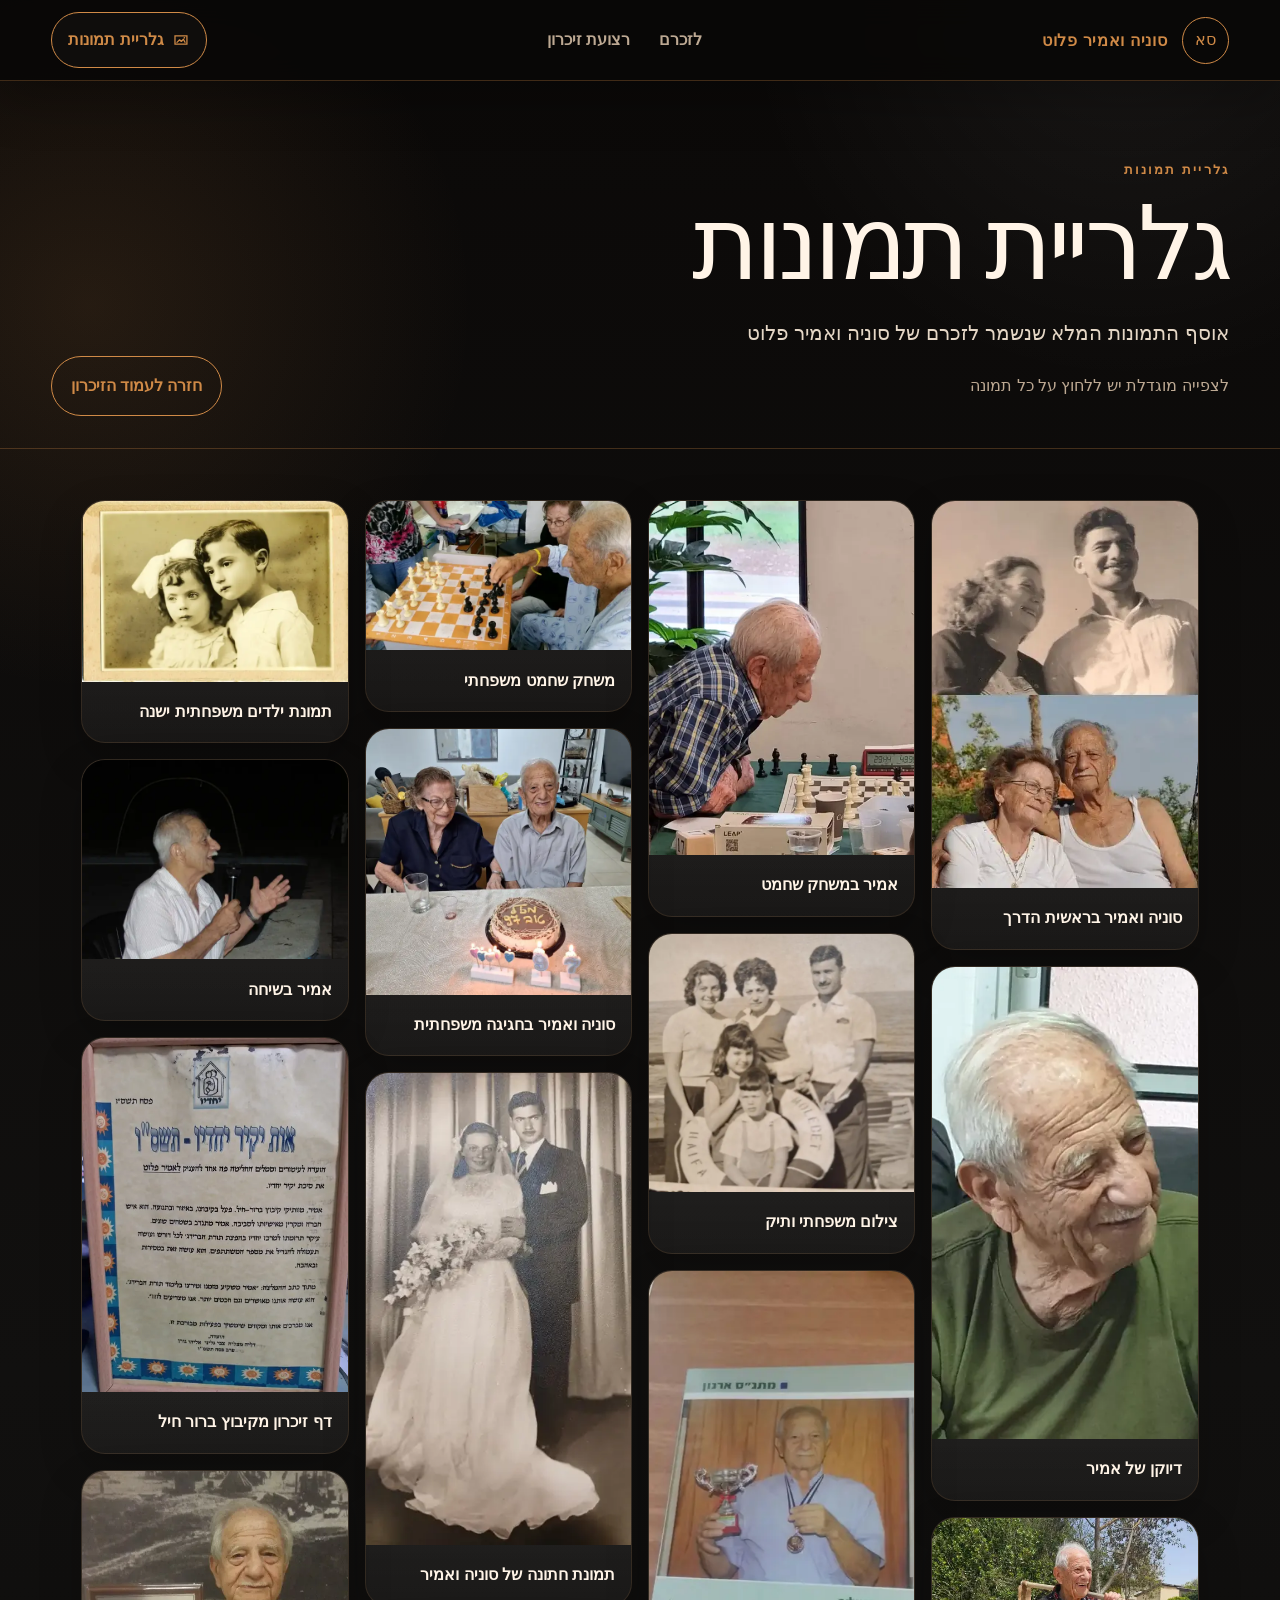
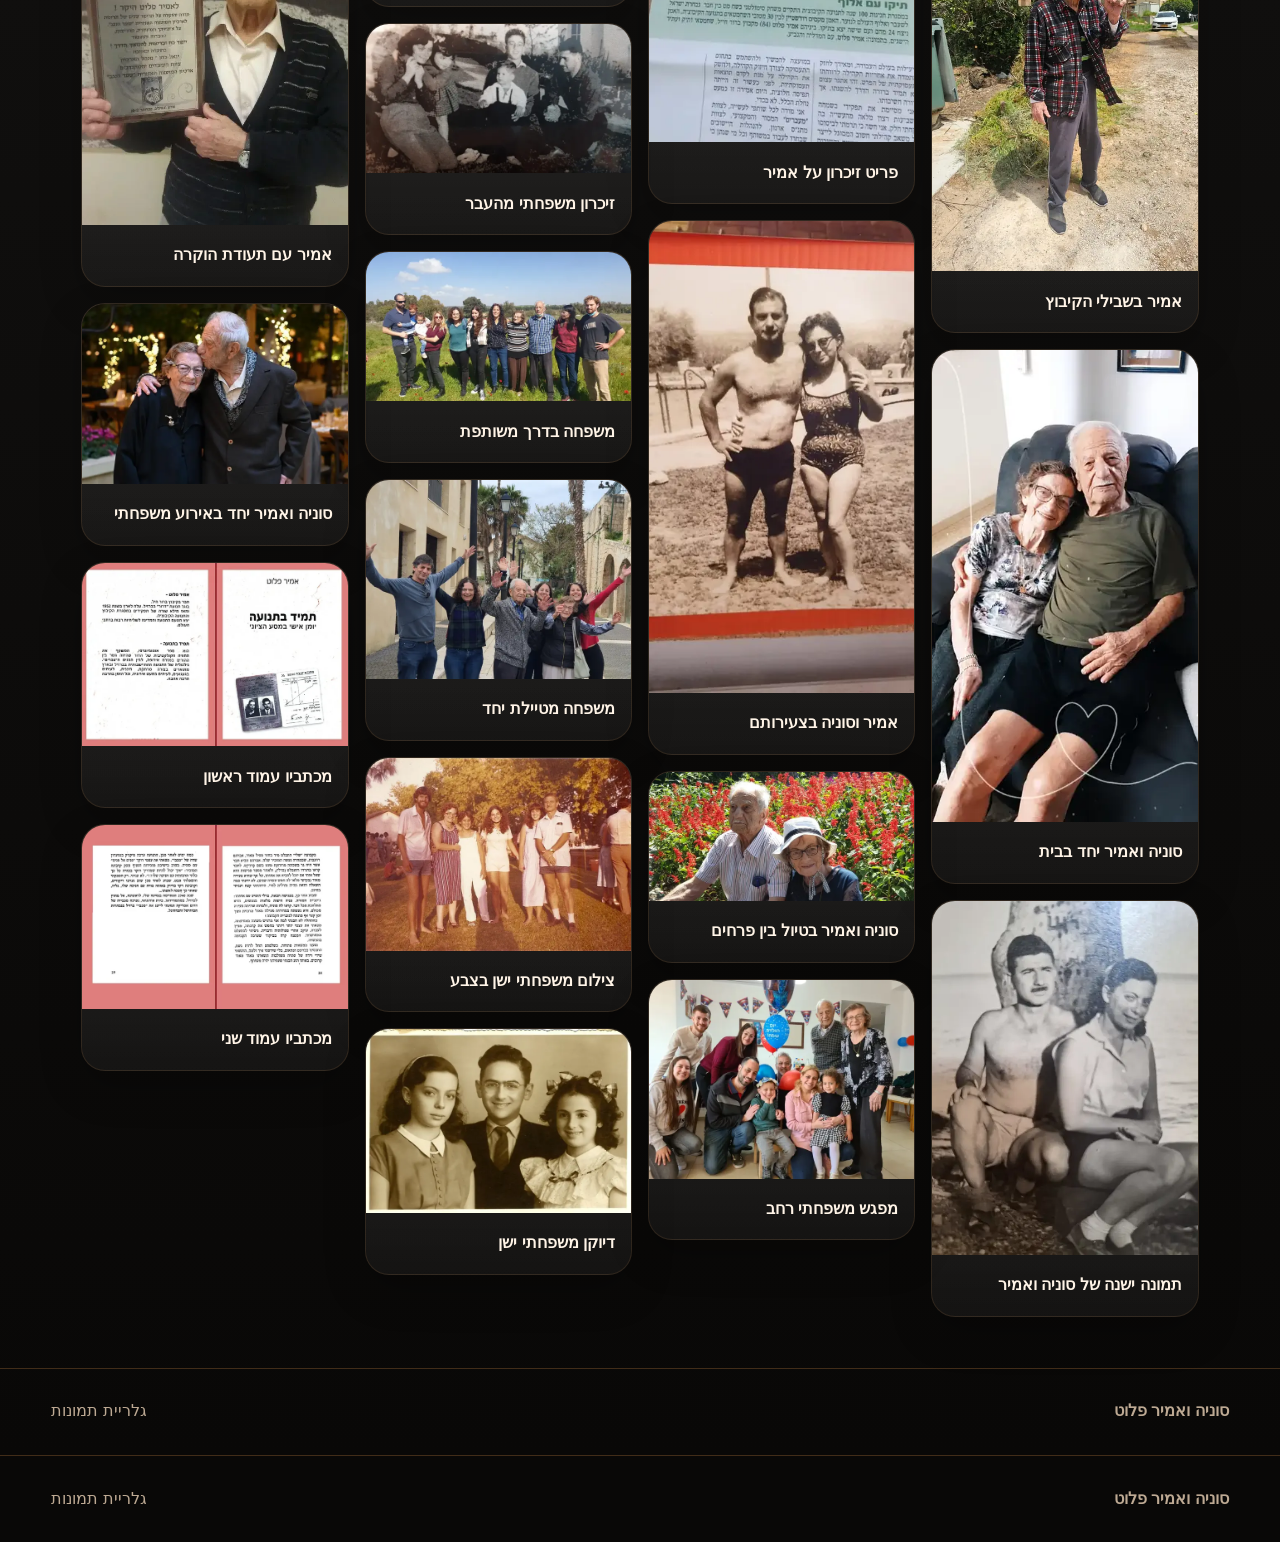
==== gallery.html @ 58fbc00e "Add files via upload" ====
<!DOCTYPE html>
<html dir="rtl" lang="he">
<head>
  <meta charset="utf-8"/>
  <meta name="viewport" content="width=device-width, initial-scale=1"/>
  <title>גלריית תמונות סוניה ואמיר פלוט</title>
  <meta name="description" content="גלריית תמונות מתוך אלבום התמונות של סוניה ואמיר פלוט"/>
  <link rel="stylesheet" href="assets/css/site.css"/>
  <script defer src="assets/js/site.js"></script>
</head>
<body class="theme-museum final-black-page">
<div class="site-shell">
  <a class="skip-link" href="#main">דילוג לתוכן המרכזי</a>
  <header class="site-header">
    <a class="brand" href="index.html" aria-label="דף הבית"><span class="brand-mark">סא</span><span>סוניה ואמיר פלוט</span></a>
    <nav class="site-nav" aria-label="ניווט ראשי">
      <a href="index.html#hero">לזכרם</a>
      <a href="index.html#ribbon">רצועת זיכרון</a>
    </nav>
    <a class="header-cta" href="gallery.html"><svg aria-hidden="true" focusable="false" viewBox="0 0 24 24"><path d="M4 6.5h16v11H4z" fill="none" stroke="currentColor" stroke-width="1.7"></path><path d="m6.7 15.2 3.5-3.4 2.3 2.2 2.8-3 2.1 4.2" fill="none" stroke="currentColor" stroke-linecap="round" stroke-linejoin="round" stroke-width="1.7"></path><circle cx="16.6" cy="9.2" fill="currentColor" r="1.1"></circle></svg> גלריית תמונות</a>
  </header>
  <main id="main" tabindex="-1">
    <section class="gallery-hero clean-gallery-hero">
      <div class="gallery-hero-inner">
        <div>
          <p class="eyebrow">גלריית תמונות</p>
          <h1>גלריית תמונות</h1>
          <p class="lead">אוסף התמונות המלא שנשמר לזכרם של סוניה ואמיר פלוט</p>
          <p class="muted">לצפייה מוגדלת יש ללחוץ על כל תמונה</p>
        </div>
        <div class="gallery-actions"><a class="btn secondary" href="index.html">חזרה לעמוד הזיכרון</a></div>
      </div>
    </section>
    <section aria-label="גלריית תמונות מלאה" class="container gallery-masonry refined-gallery-masonry">
<figure class="gallery-card refined-gallery-card" data-full="assets/shared-webp/photo-01.webp"><img src="assets/thumbs-webp/photo-01.webp" alt="סוניה ואמיר בראשית הדרך" width="439" height="640" loading="eager" decoding="async"/><figcaption>סוניה ואמיר בראשית הדרך</figcaption></figure><figure class="gallery-card refined-gallery-card" data-full="assets/shared-webp/photo-02.webp"><img src="assets/thumbs-webp/photo-02.webp" alt="דיוקן של אמיר" width="360" height="640" loading="eager" decoding="async"/><figcaption>דיוקן של אמיר</figcaption></figure><figure class="gallery-card refined-gallery-card" data-full="assets/shared-webp/photo-03.webp"><img src="assets/thumbs-webp/photo-03.webp" alt="אמיר בשבילי הקיבוץ" width="480" height="640" loading="eager" decoding="async"/><figcaption>אמיר בשבילי הקיבוץ</figcaption></figure><figure class="gallery-card refined-gallery-card" data-full="assets/shared-webp/photo-04.webp"><img src="assets/thumbs-webp/photo-04.webp" alt="סוניה ואמיר יחד בבית" width="360" height="640" loading="eager" decoding="async"/><figcaption>סוניה ואמיר יחד בבית</figcaption></figure><figure class="gallery-card refined-gallery-card" data-full="assets/shared-webp/photo-05.webp"><img src="assets/thumbs-webp/photo-05.webp" alt="תמונה ישנה של סוניה ואמיר" width="480" height="640" loading="eager" decoding="async"/><figcaption>תמונה ישנה של סוניה ואמיר</figcaption></figure><figure class="gallery-card refined-gallery-card" data-full="assets/shared-webp/photo-06.webp"><img src="assets/thumbs-webp/photo-06.webp" alt="אמיר במשחק שחמט" width="480" height="640" loading="eager" decoding="async"/><figcaption>אמיר במשחק שחמט</figcaption></figure><figure class="gallery-card refined-gallery-card" data-full="assets/shared-webp/photo-07.webp"><img src="assets/thumbs-webp/photo-07.webp" alt="צילום משפחתי ותיק" width="640" height="622" loading="lazy" decoding="async"/><figcaption>צילום משפחתי ותיק</figcaption></figure><figure class="gallery-card refined-gallery-card" data-full="assets/shared-webp/photo-08.webp"><img src="assets/thumbs-webp/photo-08.webp" alt="פריט זיכרון על אמיר" width="360" height="640" loading="lazy" decoding="async"/><figcaption>פריט זיכרון על אמיר</figcaption></figure><figure class="gallery-card refined-gallery-card" data-full="assets/shared-webp/photo-09.webp"><img src="assets/thumbs-webp/photo-09.webp" alt="אמיר וסוניה בצעירותם" width="360" height="640" loading="lazy" decoding="async"/><figcaption>אמיר וסוניה בצעירותם</figcaption></figure><figure class="gallery-card refined-gallery-card" data-full="assets/shared-webp/photo-10.webp"><img src="assets/thumbs-webp/photo-10.webp" alt="סוניה ואמיר בטיול בין פרחים" width="640" height="311" loading="lazy" decoding="async"/><figcaption>סוניה ואמיר בטיול בין פרחים</figcaption></figure><figure class="gallery-card refined-gallery-card" data-full="assets/shared-webp/photo-11.webp"><img src="assets/thumbs-webp/photo-11.webp" alt="מפגש משפחתי רחב" width="640" height="480" loading="lazy" decoding="async"/><figcaption>מפגש משפחתי רחב</figcaption></figure><figure class="gallery-card refined-gallery-card" data-full="assets/shared-webp/photo-12.webp"><img src="assets/thumbs-webp/photo-12.webp" alt="משחק שחמט משפחתי" width="640" height="360" loading="lazy" decoding="async"/><figcaption>משחק שחמט משפחתי</figcaption></figure><figure class="gallery-card refined-gallery-card" data-full="assets/shared-webp/photo-13.webp"><img src="assets/thumbs-webp/photo-13.webp" alt="סוניה ואמיר בחגיגה משפחתית" width="640" height="640" loading="lazy" decoding="async"/><figcaption>סוניה ואמיר בחגיגה משפחתית</figcaption></figure><figure class="gallery-card refined-gallery-card" data-full="assets/shared-webp/photo-14.webp"><img src="assets/thumbs-webp/photo-14.webp" alt="תמונת חתונה של סוניה ואמיר" width="360" height="640" loading="lazy" decoding="async"/><figcaption>תמונת חתונה של סוניה ואמיר</figcaption></figure><figure class="gallery-card refined-gallery-card" data-full="assets/shared-webp/photo-15.webp"><img src="assets/thumbs-webp/photo-15.webp" alt="זיכרון משפחתי מהעבר" width="640" height="360" loading="lazy" decoding="async"/><figcaption>זיכרון משפחתי מהעבר</figcaption></figure><figure class="gallery-card refined-gallery-card" data-full="assets/shared-webp/photo-16.webp"><img src="assets/thumbs-webp/photo-16.webp" alt="משפחה בדרך משותפת" width="640" height="360" loading="lazy" decoding="async"/><figcaption>משפחה בדרך משותפת</figcaption></figure><figure class="gallery-card refined-gallery-card" data-full="assets/shared-webp/photo-17.webp"><img src="assets/thumbs-webp/photo-17.webp" alt="משפחה מטיילת יחד" width="640" height="480" loading="lazy" decoding="async"/><figcaption>משפחה מטיילת יחד</figcaption></figure><figure class="gallery-card refined-gallery-card" data-full="assets/shared-webp/photo-18.webp"><img src="assets/thumbs-webp/photo-18.webp" alt="צילום משפחתי ישן בצבע" width="640" height="464" loading="lazy" decoding="async"/><figcaption>צילום משפחתי ישן בצבע</figcaption></figure><figure class="gallery-card refined-gallery-card" data-full="assets/shared-webp/photo-19.webp"><img src="assets/thumbs-webp/photo-19.webp" alt="דיוקן משפחתי ישן" width="640" height="443" loading="lazy" decoding="async"/><figcaption>דיוקן משפחתי ישן</figcaption></figure><figure class="gallery-card refined-gallery-card" data-full="assets/shared-webp/photo-20.webp"><img src="assets/thumbs-webp/photo-20.webp" alt="תמונת ילדים משפחתית ישנה" width="640" height="435" loading="lazy" decoding="async"/><figcaption>תמונת ילדים משפחתית ישנה</figcaption></figure><figure class="gallery-card refined-gallery-card" data-full="assets/shared-webp/photo-21.webp"><img src="assets/thumbs-webp/photo-21.webp" alt="אמיר בשיחה" width="640" height="480" loading="lazy" decoding="async"/><figcaption>אמיר בשיחה</figcaption></figure><figure class="gallery-card refined-gallery-card" data-full="assets/shared-webp/photo-22.webp"><img src="assets/thumbs-webp/photo-22.webp" alt="דף זיכרון מקיבוץ ברור חיל" width="480" height="640" loading="lazy" decoding="async"/><figcaption>דף זיכרון מקיבוץ ברור חיל</figcaption></figure><figure class="gallery-card refined-gallery-card" data-full="assets/shared-webp/photo-23.webp"><img src="assets/thumbs-webp/photo-23.webp" alt="אמיר עם תעודת הוקרה" width="480" height="640" loading="lazy" decoding="async"/><figcaption>אמיר עם תעודת הוקרה</figcaption></figure><figure class="gallery-card refined-gallery-card" data-full="assets/shared-webp/photo-24.webp"><img src="assets/thumbs-webp/photo-24.webp" alt="סוניה ואמיר יחד באירוע משפחתי" width="640" height="435" loading="lazy" decoding="async"/><figcaption>סוניה ואמיר יחד באירוע משפחתי</figcaption></figure><figure class="gallery-card refined-gallery-card" data-full="assets/shared-webp/photo-25.webp"><img src="assets/thumbs-webp/photo-25.webp" alt="מכתביו עמוד ראשון" width="640" height="443" loading="lazy" decoding="async"/><figcaption>מכתביו עמוד ראשון</figcaption></figure><figure class="gallery-card refined-gallery-card" data-full="assets/shared-webp/photo-26.webp"><img src="assets/thumbs-webp/photo-26.webp" alt="מכתביו עמוד שני" width="640" height="443" loading="lazy" decoding="async"/><figcaption>מכתביו עמוד שני</figcaption></figure>
    </section>
  </main>
  <footer class="footer"><div class="footer-inner"><strong>סוניה ואמיר פלוט</strong><span>גלריית תמונות</span></div></footer>
  <div class="lightbox" data-lightbox aria-label="תצוגת תמונה מוגדלת"><button type="button" class="lightbox-close" data-lightbox-close aria-label="סגירת תמונה"><svg aria-hidden="true" fill="none" viewBox="0 0 24 24"><path d="M6 6l12 12M18 6 6 18" stroke="currentColor" stroke-linecap="round" stroke-width="2"></path></svg></button><img data-lightbox-img alt="תמונה מוגדלת מתוך אלבום הזיכרון"/></div>
</div>
</body>
</html
    </section>
  </main>
  <footer class="footer"><div class="footer-inner"><strong>סוניה ואמיר פלוט</strong><span>גלריית תמונות</span></div></footer>
  <div class="lightbox" data-lightbox aria-label="תצוגת תמונה מוגדלת"><button type="button" class="lightbox-close" data-lightbox-close aria-label="סגירת תמונה"><svg aria-hidden="true" fill="none" viewBox="0 0 24 24"><path d="M6 6l12 12M18 6 6 18" stroke="currentColor" stroke-linecap="round" stroke-width="2"></path></svg></button><img data-lightbox-img alt="תמונה מוגדלת מתוך אלבום הזיכרון"/></div>
</div>
</body>
</html>
---- assets/css/site.css ----
:root{
  color-scheme: dark;
  --serif: Georgia, 'Times New Roman', serif;
  --sans: Arial, 'Segoe UI', sans-serif;
  --pad: clamp(1rem, 4vw, 4.5rem);
  --content: 1220px;
  --radius: 24px;
  --radius-lg: 38px;
  --shadow: 0 26px 90px rgba(0,0,0,.42);
}
*{box-sizing:border-box}
html{scroll-behavior:smooth;scroll-padding-top:100px}
html.has-lightbox{overflow:hidden}
body{margin:0;direction:rtl;text-align:right;font-family:var(--sans);line-height:1.78;background:var(--bg);color:var(--text);overflow-x:hidden}
a{color:inherit;text-decoration:none}
img{display:block;max-inline-size:100%;block-size:auto}
button{font:inherit;color:inherit}
svg{inline-size:1.12em;block-size:1.12em;vertical-align:-.18em}
.skip-link{position:absolute;inset-block-start:.8rem;inset-inline-start:.8rem;z-index:1000;transform:translateY(-160%);padding:.75rem 1rem;border-radius:999px;background:#fff;color:#111;transition:transform .18s ease}.skip-link:focus{transform:translateY(0)}
.site-shell{min-block-size:100vh;background:var(--texture)}
.site-header{position:sticky;inset-block-start:0;z-index:60;display:grid;grid-template-columns:auto 1fr auto;gap:1rem;align-items:center;padding-block:.78rem;padding-inline:var(--pad);border-block-end:1px solid var(--line);background:rgba(var(--header-rgb),.94);backdrop-filter:blur(14px);box-shadow:0 18px 50px rgba(0,0,0,.28)}
.brand{display:inline-flex;align-items:center;gap:.82rem;color:var(--accent);font-weight:900;letter-spacing:.04em;white-space:nowrap}.brand-mark{inline-size:2.95rem;block-size:2.95rem;display:grid;place-items:center;border:1px solid currentColor;border-radius:50%;font-family:var(--serif);font-weight:400;letter-spacing:0}.brand small{display:block;color:var(--muted);font-size:.72rem;font-weight:700;letter-spacing:0;line-height:1.2}.site-nav{display:flex;justify-content:center;align-items:center;gap:clamp(.65rem,2vw,2rem);color:var(--muted);font-weight:800}.site-nav a{position:relative;padding:.48rem .08rem}.site-nav a::after{content:'';position:absolute;inset-inline:0;inset-block-end:.16rem;block-size:1px;background:currentColor;transform:scaleX(0);transform-origin:center;transition:transform .2s ease}.site-nav a:hover::after,.site-nav .is-active::after{transform:scaleX(1)}.header-cta{display:inline-flex;align-items:center;gap:.5rem;border:1px solid var(--accent);padding:.78rem 1rem;border-radius:999px;color:var(--accent);font-weight:900;background:rgba(255,255,255,.025)}.header-cta:hover{background:var(--accent);color:var(--btn-text)}
.container{max-inline-size:var(--content);margin-inline:auto;padding-inline:var(--pad)}
.section{padding-block:clamp(4.2rem,8vw,7.5rem)}
.eyebrow{margin:0 0 .6rem;color:var(--accent);font-weight:900;letter-spacing:.16em;text-transform:uppercase;font-size:.82rem}
h1,h2,h3,p{margin-block-start:0}h1,h2,h3{font-family:var(--serif);font-weight:500;line-height:1.05}h1{font-size:clamp(3.7rem,8vw,8rem);letter-spacing:-.045em;margin-block-end:1rem}h2{font-size:clamp(2.4rem,5vw,5.4rem);letter-spacing:-.035em;margin-block-end:1rem}h3{font-size:clamp(1.4rem,2vw,2.1rem);margin-block-end:.55rem}.lead{font-size:clamp(1.06rem,1.6vw,1.35rem);color:var(--soft);max-inline-size:760px}.muted{color:var(--muted)}.gold-line{inline-size:min(280px,50vw);block-size:1px;background:linear-gradient(90deg,transparent,var(--accent),transparent);margin-block:1.25rem}.btn-row{display:flex;gap:.85rem;flex-wrap:wrap;margin-block-start:1.5rem}.btn{display:inline-flex;align-items:center;justify-content:center;gap:.55rem;border:1px solid var(--accent);background:var(--accent);color:var(--btn-text);padding:.92rem 1.15rem;border-radius:999px;font-weight:900;min-inline-size:150px}.btn.secondary{background:transparent;color:var(--accent)}.btn:hover{filter:brightness(1.08)}
.photo-cover,.photo-contain{margin:0;cursor:pointer}.photo-cover img{inline-size:100%;block-size:100%;object-fit:cover}.photo-contain{display:grid;place-items:center}.photo-contain img{inline-size:100%;block-size:100%;object-fit:contain}.photo-frame{position:relative;border:1px solid var(--line);background:rgba(255,255,255,.045);box-shadow:var(--shadow);overflow:hidden}.photo-frame::after{content:'';position:absolute;inset:0;pointer-events:none;background:linear-gradient(180deg,transparent,rgba(0,0,0,.24))}.caption{position:absolute;z-index:2;inset-inline:1rem;inset-block-end:1rem;padding:.75rem .9rem;border:1px solid rgba(255,255,255,.16);background:rgba(0,0,0,.48);backdrop-filter:blur(10px);color:var(--text);font-weight:900}
.doc-grid{display:grid;grid-template-columns:repeat(2,minmax(0,1fr));gap:1rem}.doc-card{display:block;position:relative;min-block-size:250px;padding:clamp(1.25rem,2.5vw,2rem);border:1px solid var(--line);border-radius:var(--radius);background:linear-gradient(135deg,rgba(255,255,255,.065),rgba(255,255,255,.025));box-shadow:var(--shadow)}.doc-card .doc-ico{inline-size:2.2rem;block-size:2.2rem;color:var(--accent);margin-block-end:1rem}.doc-card strong{display:block;color:var(--accent);margin-block-end:.4rem}.doc-card p{color:var(--soft)}.doc-card:hover{transform:translateY(-2px);transition:transform .18s ease}
.lightbox{position:fixed;inset:0;z-index:1000;display:none;place-items:center;padding:1rem;background:rgba(0,0,0,.88)}.lightbox.is-open{display:grid}.lightbox img{max-inline-size:min(96vw,1200px);max-block-size:88vh;object-fit:contain;border-radius:18px;box-shadow:0 30px 120px #000}.lightbox-close{position:fixed;inset-block-start:1rem;inset-inline-end:1rem;inline-size:3rem;block-size:3rem;border:1px solid rgba(255,255,255,.25);border-radius:50%;background:rgba(0,0,0,.45);display:grid;place-items:center;cursor:pointer}
.footer{padding:1.8rem var(--pad);border-block-start:1px solid var(--line);color:var(--muted)}.footer-inner{max-inline-size:var(--content);margin-inline:auto;display:flex;justify-content:space-between;gap:1rem;flex-wrap:wrap}

/* Museum black */
.theme-museum{--bg:#090807;--header-rgb:9,8,7;--card:#14100d;--text:#fff4e7;--soft:#e5d7c6;--muted:#bda993;--accent:#d08a47;--accent-2:#f3c079;--line:rgba(208,138,71,.28);--btn-text:#130d08;--texture:radial-gradient(circle at 7% 10%,rgba(208,138,71,.13),transparent 24rem),radial-gradient(circle at 88% 0%,rgba(255,255,255,.06),transparent 24rem),linear-gradient(180deg,#0b0908,#11100f 45%,#090807)}
.museum-hero{max-inline-size:1460px;margin-inline:auto;padding:clamp(1.4rem,4vw,4.2rem) var(--pad);display:grid;grid-template-columns:.92fr 1.08fr;gap:clamp(1rem,3vw,3rem);align-items:stretch;min-block-size:min(820px,calc(100vh - 90px))}.museum-copy{position:relative;z-index:2;align-self:center;padding:clamp(1.3rem,3.8vw,3.3rem);border:1px solid var(--line);background:linear-gradient(135deg,rgba(20,16,13,.92),rgba(9,8,7,.76));box-shadow:var(--shadow)}.museum-copy h1 span{color:var(--accent)}.museum-cover{position:relative;min-block-size:580px;border:1px solid var(--line);background:#050403;box-shadow:var(--shadow);overflow:hidden}.museum-cover .photo-cover{block-size:100%}.museum-cover img{filter:saturate(.74) contrast(1.12) brightness(.82);object-position:53% 44%}.museum-cover::after{content:'';position:absolute;inset:0;background:linear-gradient(90deg,rgba(9,8,7,.66),rgba(9,8,7,.06) 46%,rgba(9,8,7,.18));pointer-events:none}.museum-plaque{position:absolute;z-index:2;inset-inline-end:clamp(1rem,3vw,2rem);inset-block-end:clamp(1rem,3vw,2rem);max-inline-size:430px;padding:1.15rem;border:1px solid var(--line);background:rgba(9,8,7,.72);backdrop-filter:blur(10px)}
.memory-ribbon{padding-block:clamp(2.8rem,5vw,5rem);padding-inline:var(--pad);border-block:1px solid var(--line);background:linear-gradient(90deg,rgba(208,138,71,.1),rgba(255,255,255,.035),rgba(208,138,71,.1))}.ribbon-inner{max-inline-size:var(--content);margin-inline:auto;display:grid;grid-template-columns:.86fr 1.32fr .86fr;gap:1px;background:var(--line);border:1px solid var(--line)}.ribbon-panel{padding:clamp(1.25rem,3vw,2.2rem);background:var(--bg)}.ribbon-panel strong{display:block;color:var(--accent);font-family:var(--serif);font-size:clamp(1.35rem,2vw,2rem);font-weight:500}.ribbon-panel .date{display:block;color:var(--muted);margin-block-start:.25rem}.ribbon-center{text-align:center}.ribbon-center p{max-inline-size:680px;margin-inline:auto;color:var(--soft)}
.museum-waypoints{display:grid;grid-template-columns:.34fr .66fr;gap:clamp(1.5rem,4vw,4rem);align-items:start}.waypoint-aside{position:sticky;inset-block-start:110px}.waypoint-list{list-style:none;margin:0;padding:0;display:grid;gap:1rem}.waypoint-card{display:grid;grid-template-columns:5.2rem 1fr;gap:1rem;padding:1.25rem;border:1px solid var(--line);border-radius:var(--radius);background:linear-gradient(135deg,rgba(208,138,71,.09),rgba(255,255,255,.035));box-shadow:var(--shadow)}.waypoint-card time{color:var(--accent);font-weight:900}.waypoint-card p{color:var(--soft)}
.farewell-museum{background:linear-gradient(180deg,rgba(208,138,71,.07),transparent)}.farewell-layout{display:grid;grid-template-columns:1fr 1fr;gap:clamp(1rem,3vw,2.5rem);align-items:stretch}.farewell-quote{padding:clamp(1.4rem,4vw,3rem);border:1px solid var(--line);border-radius:var(--radius-lg);background:linear-gradient(135deg,rgba(255,255,255,.055),rgba(208,138,71,.06));box-shadow:var(--shadow)}.farewell-quote blockquote{margin:0;font-family:var(--serif);font-size:clamp(1.55rem,3vw,2.6rem);line-height:1.35;color:var(--text)}
.saved-moments{display:grid;grid-template-columns:1.05fr .95fr;gap:1rem;align-items:stretch}.saved-main{min-block-size:560px;border-radius:var(--radius-lg)}.saved-side{display:grid;grid-template-columns:1fr 1fr;gap:1rem}.saved-side figure{margin:0;border-radius:var(--radius);min-block-size:255px}.album-top{display:flex;align-items:end;justify-content:space-between;gap:1.5rem;flex-wrap:wrap}.album-note{max-inline-size:780px;color:var(--soft)}

/* Warm blue / plum */
.theme-warm{--bg:#101827;--header-rgb:16,24,39;--card:#1a2740;--text:#fff3e3;--soft:#e8dac8;--muted:#b8c4cf;--accent:#d9b46d;--accent-2:#86c7c2;--rose:#cc8ba0;--line:rgba(217,180,109,.28);--btn-text:#101827;--texture:radial-gradient(circle at 12% 7%,rgba(134,199,194,.20),transparent 30rem),radial-gradient(circle at 88% 10%,rgba(204,139,160,.19),transparent 28rem),linear-gradient(135deg,#0d1422,#17233c 48%,#2c1e31 100%)}
.warm-hero{padding:clamp(2rem,5vw,5.5rem) var(--pad) 0}.warm-hero-inner{max-inline-size:var(--content);margin-inline:auto;display:grid;grid-template-columns:.92fr 1.08fr;gap:clamp(1rem,4vw,4rem);align-items:center}.warm-copy{padding-block:clamp(1rem,4vw,4rem)}.warm-copy h1 span{color:var(--accent-2)}.warm-art{position:relative;min-block-size:660px;display:grid;place-items:center}.warm-art:before{content:'';position:absolute;inset:8% 6% 5% 16%;border:1px solid rgba(134,199,194,.38);border-radius:44% 56% 54% 46%;transform:rotate(8deg)}.warm-art:after{content:'';position:absolute;inset:15% 13% 12% 0;border:1px solid rgba(217,180,109,.35);border-radius:50%;transform:rotate(-10deg)}.warm-portrait{position:relative;z-index:1;inline-size:min(560px,86vw);aspect-ratio:4/5;border-radius:48% 48% 20% 20%;border:1px solid var(--line);box-shadow:var(--shadow);overflow:hidden}.warm-portrait img{object-position:55% 42%;filter:saturate(.9) contrast(1.04) brightness(.9)}.warm-badge{position:absolute;z-index:2;inset-inline-start:0;inset-block-end:8%;padding:1rem 1.15rem;border:1px solid var(--line);border-radius:22px;background:rgba(16,24,39,.82);box-shadow:var(--shadow);max-inline-size:300px}.warm-ribbon{padding-block:clamp(3rem,6vw,5rem)}.constellation{display:grid;grid-template-columns:repeat(4,minmax(0,1fr));gap:1rem}.constellation-card{position:relative;padding:1.35rem;border:1px solid var(--line);border-radius:var(--radius);background:rgba(255,255,255,.06);box-shadow:var(--shadow);min-block-size:210px}.constellation-card:before{content:'';position:absolute;inset-block-start:1rem;inset-inline-end:1rem;inline-size:.62rem;block-size:.62rem;border-radius:50%;background:var(--accent-2);box-shadow:0 0 0 .45rem rgba(134,199,194,.09)}.constellation-card p{color:var(--soft)}
.warm-waypoints{display:grid;grid-template-columns:repeat(6,minmax(0,1fr));gap:.9rem}.warm-step{position:relative;min-block-size:265px;padding:1rem;border:1px solid var(--line);border-radius:32px;background:linear-gradient(180deg,rgba(255,255,255,.07),rgba(255,255,255,.03));overflow:hidden}.warm-step:nth-child(even){transform:translateY(2.3rem)}.warm-step time{display:inline-grid;place-items:center;inline-size:3.7rem;block-size:3.7rem;border-radius:50%;background:rgba(134,199,194,.14);color:var(--accent-2);font-weight:900;margin-block-end:1rem}.warm-step p{color:var(--soft);font-size:.98rem}.farewell-warm{background:linear-gradient(180deg,rgba(134,199,194,.08),rgba(204,139,160,.06))}.farewell-cards{display:grid;grid-template-columns:.9fr 1.1fr;gap:1rem;align-items:start}.letter-note{padding:clamp(1.3rem,3vw,2.4rem);border:1px solid rgba(255,243,227,.18);border-radius:var(--radius-lg);background:rgba(255,243,227,.09);box-shadow:var(--shadow)}.warm-album{display:grid;grid-template-columns:repeat(12,1fr);gap:1rem}.warm-album figure{margin:0;border-radius:26px}.warm-album .a{grid-column:span 5;grid-row:span 2;min-block-size:540px}.warm-album .b{grid-column:span 4;min-block-size:260px}.warm-album .c{grid-column:span 3;min-block-size:260px}.warm-album .d{grid-column:span 3;min-block-size:260px}.warm-album .e{grid-column:span 4;min-block-size:260px}.warm-album .f{grid-column:span 5;min-block-size:260px}.warm-closing{padding:clamp(4rem,9vw,8rem) var(--pad);text-align:center;background:radial-gradient(circle at center,rgba(217,180,109,.13),transparent 32rem)}

/* Velvet no-waypoints */
.theme-velvet{--bg:#120d13;--header-rgb:18,13,19;--card:#211623;--text:#fff0e8;--soft:#ecd7cc;--muted:#c1a7a9;--accent:#d7a16a;--accent-2:#c77c8c;--line:rgba(215,161,106,.27);--btn-text:#1a1011;--texture:radial-gradient(circle at 18% 4%,rgba(199,124,140,.20),transparent 28rem),radial-gradient(circle at 84% 14%,rgba(215,161,106,.18),transparent 26rem),linear-gradient(160deg,#120d13,#251426 54%,#150f15)}
.velvet-hero{padding:clamp(2rem,5vw,5rem) var(--pad)}.velvet-card{max-inline-size:var(--content);margin-inline:auto;display:grid;grid-template-columns:1.08fr .92fr;gap:clamp(1rem,4vw,3rem);align-items:stretch;border:1px solid var(--line);border-radius:44px;background:linear-gradient(135deg,rgba(255,255,255,.06),rgba(255,255,255,.025));box-shadow:var(--shadow);overflow:hidden}.velvet-copy{padding:clamp(1.5rem,4vw,4rem);align-self:center}.velvet-copy h1 span{color:var(--accent-2)}.velvet-photo{min-block-size:620px}.velvet-photo img{filter:saturate(.88) contrast(1.05) brightness(.9);object-position:52% 42%}.velvet-ribbon-grid{display:grid;grid-template-columns:1fr 1fr;gap:1rem}.velvet-ribbon-card{border:1px solid var(--line);border-radius:var(--radius-lg);padding:clamp(1.3rem,3vw,2.4rem);background:rgba(255,255,255,.055);box-shadow:var(--shadow)}.velvet-ribbon-card.big{grid-column:1/-1;background:linear-gradient(135deg,rgba(215,161,106,.11),rgba(199,124,140,.09))}.velvet-farewell{background:linear-gradient(180deg,rgba(215,161,106,.08),rgba(199,124,140,.06))}.velvet-farewell-layout{display:grid;grid-template-columns:.8fr 1.2fr;gap:1rem}.velvet-album{display:grid;grid-template-columns:repeat(10,1fr);gap:1rem}.velvet-album figure{margin:0;border-radius:var(--radius)}.velvet-album .wide{grid-column:span 6;min-block-size:350px}.velvet-album .tall{grid-column:span 4;grid-row:span 2;min-block-size:710px}.velvet-album .small{grid-column:span 3;min-block-size:270px}.velvet-album .mid{grid-column:span 4;min-block-size:270px}.velvet-closing{padding:clamp(4rem,9vw,8rem) var(--pad);text-align:center;background:radial-gradient(circle at center,rgba(199,124,140,.15),transparent 30rem)}

/* Gallery page */
.gallery-hero{padding:clamp(3rem,6vw,6rem) var(--pad) clamp(1.5rem,3vw,3rem);border-block-end:1px solid var(--line)}.gallery-hero-inner{max-inline-size:var(--content);margin-inline:auto;display:grid;grid-template-columns:1fr auto;gap:1rem;align-items:end}.gallery-masonry{columns:4 240px;column-gap:1rem;padding-block:clamp(2rem,4vw,4rem)}.gallery-card{break-inside:avoid;margin:0 0 1rem;border:1px solid var(--line);border-radius:22px;overflow:hidden;background:rgba(255,255,255,.05);box-shadow:0 16px 42px rgba(0,0,0,.22);cursor:pointer}.gallery-card img{inline-size:100%;block-size:auto}.gallery-card figcaption{padding:.78rem .9rem;color:var(--soft);font-weight:800}.gallery-actions{display:flex;gap:.7rem;flex-wrap:wrap;justify-content:flex-end}
@media(max-width:1080px){.site-header{grid-template-columns:1fr auto}.site-nav{grid-column:1/-1;justify-content:flex-start;overflow-x:auto;padding-block-start:.35rem}.museum-hero,.museum-waypoints,.farewell-layout,.saved-moments,.warm-hero-inner,.farewell-cards,.velvet-card,.velvet-farewell-layout{grid-template-columns:1fr}.museum-cover,.warm-art,.velvet-photo{min-block-size:520px}.ribbon-inner{grid-template-columns:1fr}.ribbon-center{text-align:right}.constellation{grid-template-columns:repeat(2,minmax(0,1fr))}.warm-waypoints{grid-template-columns:repeat(3,minmax(0,1fr))}.warm-step:nth-child(even){transform:none}.waypoint-aside{position:static}.saved-main{min-block-size:420px}.warm-album .a,.warm-album .b,.warm-album .c,.warm-album .d,.warm-album .e,.warm-album .f{grid-column:span 6;min-block-size:300px}.velvet-album .wide,.velvet-album .tall,.velvet-album .small,.velvet-album .mid{grid-column:span 5;min-block-size:300px}.velvet-ribbon-grid{grid-template-columns:1fr}}
@media(max-width:700px){:root{--pad:1rem}.brand span:last-child{display:none}.header-cta{padding-inline:.82rem;font-size:.92rem}.site-header{gap:.6rem}.site-nav{gap:1rem;font-size:.92rem}h1{font-size:clamp(3.1rem,17vw,5.1rem)}h2{font-size:clamp(2rem,12vw,3.3rem)}.museum-hero{min-block-size:auto}.museum-cover,.warm-art,.velvet-photo{min-block-size:390px}.museum-plaque,.warm-badge{inset-inline:1rem;inset-block-end:1rem;max-inline-size:none}.doc-grid,.constellation,.saved-side,.warm-waypoints{grid-template-columns:1fr}.waypoint-card{grid-template-columns:1fr}.saved-main{min-block-size:300px}.saved-side figure{min-block-size:220px}.warm-album,.velvet-album{grid-template-columns:1fr}.warm-album .a,.warm-album .b,.warm-album .c,.warm-album .d,.warm-album .e,.warm-album .f,.velvet-album .wide,.velvet-album .tall,.velvet-album .small,.velvet-album .mid{grid-column:auto;min-block-size:260px}.section{padding-block:3.2rem}.btn-row{flex-direction:column}.btn{inline-size:100%}.footer-inner{display:grid}.gallery-hero-inner{grid-template-columns:1fr}.gallery-actions{justify-content:flex-start}.gallery-masonry{columns:1}}


/* Final concept pass: stronger production headings, less AI-like explanatory copy */
.section-heading{margin-block-end:clamp(1.2rem,2.8vw,2.2rem)}
.section-heading .section-title,.section-title{color:var(--accent);font-family:var(--serif);font-weight:500;line-height:.98;letter-spacing:-.035em;font-size:clamp(3rem,6.2vw,6.9rem);margin-block:0 .65rem;text-transform:none}
.section-title.compact-title{font-size:clamp(2.25rem,4.4vw,4.6rem)}
.section-note{margin:0;color:var(--soft);font-size:clamp(1.05rem,1.45vw,1.28rem);line-height:1.75;max-inline-size:820px}
.section-heading .eyebrow{font-size:clamp(1.15rem,2.3vw,2rem);letter-spacing:.04em;text-transform:none;margin-block-end:.35rem}
.farewell-quote .section-title,.letter-note .section-title{font-size:clamp(3rem,5.4vw,5.7rem)}
.doc-card strong{font-size:clamp(1.25rem,1.8vw,1.7rem);font-family:var(--serif);font-weight:500;color:var(--accent)}
.doc-card h3{font-family:var(--sans);font-size:clamp(1rem,1.25vw,1.2rem);font-weight:900;color:var(--text);letter-spacing:0;margin-block:.3rem .8rem}
.doc-card p{font-size:1.02rem}.warm-first .museum-copy h1 span{color:var(--accent-2)}.warm-cover img{object-position:55% 42%}.warm-first .museum-plaque{border-color:rgba(134,199,194,.33)}
.warm-waypoints{grid-template-columns:repeat(4,minmax(0,1fr))}.warm-step{min-block-size:220px}.warm-step:nth-child(even){transform:none}.velvet-ribbon-grid{grid-template-columns:repeat(2,minmax(0,1fr))}.velvet-ribbon-card.big{grid-column:auto}
@media(max-width:1080px){.warm-waypoints{grid-template-columns:repeat(2,minmax(0,1fr))}.section-heading .section-title,.section-title{font-size:clamp(2.7rem,9vw,5rem)}}
@media(max-width:700px){.section-heading .section-title,.section-title{font-size:clamp(2.45rem,14vw,4.1rem)}.section-title.compact-title{font-size:clamp(2.2rem,12vw,3.4rem)}.section-note{font-size:1.02rem}.warm-waypoints,.velvet-ribbon-grid{grid-template-columns:1fr}.museum-copy{padding:1.25rem}.museum-plaque{position:static;margin:1rem;border-inline:0;border-block:1px solid var(--line);max-inline-size:none}.museum-cover{display:flex;flex-direction:column}.museum-cover .photo-cover{min-block-size:350px}}


/* Memory ribbon replacement for the former milestones section */
.memory-strip-section{
  position:relative;
  overflow:hidden;
  background:
    radial-gradient(circle at 18% 0%, rgba(208,138,71,.11), transparent 28rem),
    linear-gradient(180deg, rgba(255,255,255,.025), rgba(208,138,71,.045));
  border-block:1px solid var(--line);
}
.memory-strip-section::before{
  content:'';
  position:absolute;
  inset-inline:var(--pad);
  inset-block-start:0;
  block-size:1px;
  background:linear-gradient(90deg,transparent,var(--accent),transparent);
  opacity:.75;
}
.memory-strip-layout{display:grid;gap:clamp(1.3rem,3vw,2.4rem)}
.memory-strip-heading{max-inline-size:920px}
.memory-preview-grid{
  display:grid;
  grid-template-columns:1.15fr .85fr .85fr;
  grid-auto-rows:minmax(210px, 16vw);
  gap:1rem;
}
.memory-preview-grid figure{
  margin:0;
  border-radius:var(--radius);
  min-block-size:210px;
}
.memory-preview-grid .preview-large{
  grid-row:span 2;
  border-radius:var(--radius-lg);
}
.memory-preview-grid .caption{
  inset-inline:1rem;
  inset-block-end:1rem;
}
.book-preview{
  display:grid;
  grid-template-columns:.82fr 1fr 1fr;
  gap:1rem;
  align-items:stretch;
  padding:clamp(1rem,2vw,1.4rem);
  border:1px solid var(--line);
  border-radius:var(--radius-lg);
  background:linear-gradient(135deg, rgba(255,255,255,.055), rgba(208,138,71,.06));
  box-shadow:var(--shadow);
}
.book-copy{
  display:flex;
  flex-direction:column;
  justify-content:center;
  padding:clamp(.6rem,1.5vw,1.2rem);
}
.book-copy h3{color:var(--text);font-size:clamp(1.75rem,3vw,3rem);margin-block:.2rem .7rem}
.book-copy p:not(.eyebrow){color:var(--soft);margin:0}
.book-page{
  position:relative;
  min-block-size:320px;
  padding:.72rem;
  border-radius:24px;
  background:rgba(255,244,231,.06);
}
.book-page img{
  inline-size:100%;
  block-size:100%;
  object-fit:contain;
  background:#efe7de;
  border-radius:16px;
}
.book-page figcaption{
  position:absolute;
  inset-inline:1.05rem;
  inset-block-end:1.05rem;
  padding:.55rem .75rem;
  border:1px solid rgba(255,244,231,.18);
  background:rgba(9,8,7,.72);
  color:var(--text);
  font-weight:900;
  border-radius:999px;
  text-align:center;
}
.strip-actions{display:flex;justify-content:flex-start}
@media(max-width:1080px){
  .memory-preview-grid{grid-template-columns:1fr 1fr;grid-auto-rows:minmax(220px, 28vw)}
  .memory-preview-grid .preview-large{grid-column:span 2;grid-row:auto;min-block-size:360px}
  .book-preview{grid-template-columns:1fr 1fr}
  .book-copy{grid-column:1/-1}
}
@media(max-width:700px){
  .memory-preview-grid{grid-template-columns:1fr;grid-auto-rows:auto}
  .memory-preview-grid .preview-large{grid-column:auto;min-block-size:260px}
  .memory-preview-grid figure{min-block-size:240px}
  .book-preview{grid-template-columns:1fr;border-radius:var(--radius);padding:1rem}
  .book-page{min-block-size:260px}
  .book-page figcaption{font-size:.9rem;inset-inline:.8rem;inset-block-end:.8rem}
}


/* ===== Black memorial final fix ===== */
.final-black-page .brand small{display:none}
.final-black-page .brand{gap:.9rem}
.final-black-page .brand span:last-child{font-size:1rem;font-weight:800;line-height:1.2}
.final-black-page .site-nav a.is-active{color:var(--accent)}
.hero-clean h1,.hero-clean h1 span{color:var(--text)!important}
.hero-clean .lead-soft{color:var(--soft);font-size:1.08rem;line-height:1.85;margin-block-start:.9rem}
.date-pair{display:grid;grid-template-columns:repeat(2,minmax(0,1fr));gap:.9rem;margin:1.2rem 0 1.4rem}
.date-chip{padding:1rem 1.05rem;border:1px solid rgba(215,161,106,.22);border-radius:22px;background:linear-gradient(180deg,rgba(255,255,255,.04),rgba(255,255,255,.02));box-shadow:0 12px 30px rgba(0,0,0,.16)}
.date-chip strong{display:block;color:var(--text);font-family:var(--serif);font-size:1.28rem;font-weight:500;margin-block-end:.28rem}
.date-chip span{display:block;color:var(--soft);font-weight:800;letter-spacing:.02em}
.hero-photo{min-block-size:640px}
.hero-plaque{max-inline-size:26rem}
.ornate-frame{position:relative;overflow:hidden;border:1px solid rgba(215,161,106,.20);box-shadow:0 24px 60px rgba(0,0,0,.28), inset 0 0 0 1px rgba(255,255,255,.05)}
.ornate-frame::after{content:'';position:absolute;inset:12px;border:1px solid rgba(215,161,106,.12);border-radius:calc(var(--radius-lg) - 8px);pointer-events:none}
.caption-pill{position:absolute;inset-inline:auto 1rem;inset-block-end:1rem;display:inline-flex;align-items:center;gap:.5rem;padding:.62rem .9rem;border-radius:999px;background:rgba(8,8,8,.72);border:1px solid rgba(215,161,106,.22);color:var(--text);font-weight:900;backdrop-filter:blur(8px)}
.caption-bar{position:absolute;inset-inline:1rem;inset-block-end:1rem;display:flex;justify-content:space-between;align-items:center;gap:.8rem;padding:.82rem 1rem;background:linear-gradient(180deg,rgba(8,8,8,.34),rgba(8,8,8,.88));border:1px solid rgba(215,161,106,.18);border-radius:18px;color:var(--text)}
.caption-bar strong{font-family:var(--serif);font-weight:500;font-size:1.18rem;color:var(--text)}
.caption-bar span{color:#e0d7ca;font-weight:700;font-size:.96rem}
.ribbon-cards-section{background:linear-gradient(180deg,rgba(255,255,255,.02),rgba(215,161,106,.05));border-block:1px solid var(--line)}
.ribbon-cards-grid{display:grid;grid-template-columns:repeat(3,minmax(0,1fr));gap:1rem}
.memory-card{display:flex;flex-direction:column;min-block-size:100%;text-decoration:none;border-radius:30px;overflow:hidden;border:1px solid rgba(215,161,106,.18);background:linear-gradient(180deg,rgba(255,255,255,.05),rgba(255,255,255,.025));box-shadow:0 20px 44px rgba(0,0,0,.22);transition:transform .2s ease,border-color .2s ease,box-shadow .2s ease}
.memory-card:hover{transform:translateY(-3px);border-color:rgba(215,161,106,.35);box-shadow:0 24px 50px rgba(0,0,0,.28)}
.memory-card-media{position:relative;min-block-size:210px;background:#13110f;display:grid;place-items:center;overflow:hidden}
.memory-card-media img{inline-size:100%;block-size:100%;object-fit:cover}
.memory-card-copy{padding:1.15rem 1.15rem 1.25rem}
.memory-card-copy h3{margin:0 0 .45rem;color:var(--text);font-family:var(--serif);font-size:2rem;font-weight:500}
.memory-card-copy p{margin:0;color:var(--soft);line-height:1.7}
.floating-tag{position:absolute;inset-inline-start:1rem;inset-block-start:1rem;padding:.45rem .78rem;border-radius:999px;background:rgba(8,8,8,.72);border:1px solid rgba(215,161,106,.22);color:var(--text);font-weight:800;font-size:.9rem}
.media-book img{object-fit:contain;background:#efe6da;padding:1rem}
.media-doc{background:radial-gradient(circle at 50% 20%,rgba(215,161,106,.20),transparent 35%),linear-gradient(180deg,#12100d,#1a1511)}
.doc-preview{display:grid;gap:.55rem;justify-items:center;text-align:center;color:var(--text);font-weight:800}
.doc-preview-ico{display:grid;place-items:center;inline-size:4.2rem;block-size:4.2rem;border-radius:50%;border:1px solid rgba(215,161,106,.22);background:rgba(255,255,255,.04)}
.doc-preview-ico svg{inline-size:1.6rem;block-size:1.6rem}
.texts-showcase{background:linear-gradient(180deg,rgba(215,161,106,.05),rgba(255,255,255,.02))}
.writings-grid{display:grid;grid-template-columns:repeat(2,minmax(0,1fr));gap:1rem}
.writing-card{min-block-size:430px;padding:1rem;background:linear-gradient(180deg,rgba(255,247,236,.09),rgba(255,247,236,.04))}
.writing-card img{inline-size:100%;block-size:100%;object-fit:contain;background:#efe7de;border-radius:18px}
.refined-card{padding:1.4rem;border-radius:26px;background:linear-gradient(180deg,rgba(255,255,255,.06),rgba(255,255,255,.03));border:1px solid rgba(215,161,106,.18);box-shadow:0 18px 42px rgba(0,0,0,.18)}
.album-refined{background:linear-gradient(180deg,rgba(255,255,255,.02),rgba(215,161,106,.05))}
.refined-gallery-grid{display:grid;grid-template-columns:1.2fr 1fr 1fr;gap:1rem;grid-auto-rows:minmax(240px,auto)}
.refined-gallery-grid .large{grid-column:span 2;grid-row:span 1;min-block-size:340px}
.refined-gallery-grid .tall{grid-row:span 2;min-block-size:640px}
.hero-tile{min-block-size:260px}
.refined-gallery-card{border-radius:24px;border-color:rgba(215,161,106,.15);background:linear-gradient(180deg,rgba(255,255,255,.05),rgba(255,255,255,.03))}
.refined-gallery-card figcaption{display:flex;align-items:center;min-block-size:3.8rem;padding:1rem 1rem;color:var(--text);font-weight:800;background:linear-gradient(180deg,rgba(255,255,255,.03),rgba(255,255,255,.015))}
.clean-gallery-hero{padding-block-end:2rem}
@media(max-width:1080px){.date-pair,.ribbon-cards-grid,.writings-grid,.refined-gallery-grid{grid-template-columns:1fr 1fr}.refined-gallery-grid .large{grid-column:span 2}.refined-gallery-grid .tall{grid-row:auto;min-block-size:320px}.hero-photo{min-block-size:520px}}
@media(max-width:700px){.date-pair,.ribbon-cards-grid,.writings-grid,.refined-gallery-grid{grid-template-columns:1fr}.refined-gallery-grid .large{grid-column:auto}.caption-bar{flex-direction:column;align-items:flex-start}.memory-card-media{min-block-size:190px}.hero-photo{min-block-size:360px}.date-chip strong{font-size:1.16rem}.caption-pill{inset-inline:1rem auto;font-size:.92rem}}


/* ===== Memory hub update ===== */
.memory-hub-grid{display:grid;grid-template-columns:repeat(4,minmax(0,1fr));gap:1rem;align-items:stretch}
.memory-tile{margin:0;min-block-size:100%;border-radius:30px;overflow:hidden}
.photo-tile{min-block-size:325px}
.action-tile{display:grid;grid-template-rows:auto auto auto 1fr;gap:.75rem;align-content:start;padding:1.15rem 1.1rem 1.25rem;border:1px solid rgba(215,161,106,.18);background:linear-gradient(180deg,rgba(255,255,255,.05),rgba(255,255,255,.025));box-shadow:0 20px 44px rgba(0,0,0,.22);text-align:right;color:var(--text);cursor:pointer;transition:transform .2s ease,border-color .2s ease,box-shadow .2s ease}
.action-tile:hover{transform:translateY(-3px);border-color:rgba(215,161,106,.35);box-shadow:0 24px 50px rgba(0,0,0,.28)}
.tile-topper{display:inline-flex;justify-self:start;padding:.42rem .72rem;border-radius:999px;background:rgba(8,8,8,.66);border:1px solid rgba(215,161,106,.18);font-size:.9rem;font-weight:900;color:var(--text)}
.tile-title{display:block;font-family:var(--serif);font-weight:500;font-size:2rem;line-height:1.05;color:var(--text)}
.tile-text{display:block;color:var(--soft);line-height:1.75;align-self:end;min-block-size:3.8em}
.tile-icon-stack{position:relative;display:block;block-size:164px;margin-block-end:.15rem}
.tile-icon-stack img{position:absolute;inline-size:66%;block-size:126px;object-fit:cover;border-radius:18px;border:1px solid rgba(215,161,106,.16);box-shadow:0 12px 24px rgba(0,0,0,.22)}
.tile-icon-stack img:nth-child(1){inset-inline-start:0;inset-block-start:18px;transform:rotate(-7deg)}
.tile-icon-stack img:nth-child(2){inset-inline-start:19%;inset-block-start:0;transform:rotate(2deg)}
.tile-icon-stack img:nth-child(3){inset-inline-start:38%;inset-block-start:26px;transform:rotate(8deg)}
.mini-page-preview{position:relative;display:block;block-size:164px}
.mini-page{position:absolute;inset-inline-start:13%;inset-block-start:10px;inline-size:52%;block-size:138px;background:#f2e7d8;border:10px solid #c7807c;border-bottom-width:24px;border-radius:10px;box-shadow:0 14px 30px rgba(0,0,0,.22)}
.mini-page::before{content:'';position:absolute;inset-inline:14px;inset-block-start:18px;block-size:2px;background:#d7c6b8;box-shadow:0 16px 0 #d7c6b8,0 32px 0 #d7c6b8,0 48px 0 #d7c6b8,0 64px 0 #d7c6b8}
.mini-page.second{inset-inline-start:40%;inset-block-start:22px;transform:rotate(1deg)}
.doc-preview-card{align-self:start;justify-items:start;text-align:right;padding:1rem;border-radius:22px;background:linear-gradient(180deg,rgba(255,255,255,.04),rgba(255,255,255,.02));border:1px solid rgba(215,161,106,.16);min-block-size:164px}
.memory-modal[hidden]{display:none}
.memory-modal{position:fixed;inset:0;z-index:90;background:rgba(0,0,0,.72);backdrop-filter:blur(10px);padding:clamp(1rem,3vw,2rem);overflow:auto}
.memory-modal-dialog{max-inline-size:min(1080px,100%);margin-inline:auto;background:linear-gradient(180deg,#171311,#0d0b09);border:1px solid rgba(215,161,106,.18);border-radius:30px;box-shadow:0 28px 70px rgba(0,0,0,.42);padding:1.2rem}
.memory-modal-wide{max-inline-size:min(1280px,100%)}
.memory-modal-head{display:flex;align-items:center;justify-content:space-between;gap:1rem;padding:.25rem .2rem 1rem}.memory-modal-head h3{margin:0;font-family:var(--serif);font-weight:500;color:var(--accent);font-size:clamp(2rem,4vw,3.7rem)}
.memory-modal-close{margin-inline-start:auto;display:grid;place-items:center;inline-size:3rem;block-size:3rem;border-radius:50%;border:1px solid rgba(215,161,106,.18);background:rgba(255,255,255,.04);color:var(--text);cursor:pointer}
.memory-modal-grid{display:grid;gap:1rem}
.photos-modal-grid{grid-template-columns:repeat(4,minmax(0,1fr))}.writings-modal-grid,.modal-doc-grid{grid-template-columns:repeat(2,minmax(0,1fr))}
.has-memory-modal,.has-lightbox{overflow:hidden}
@media(max-width:1080px){.memory-hub-grid{grid-template-columns:repeat(2,minmax(0,1fr))}.photos-modal-grid{grid-template-columns:repeat(2,minmax(0,1fr))}}
@media(max-width:700px){.memory-hub-grid,.photos-modal-grid,.writings-modal-grid,.modal-doc-grid{grid-template-columns:1fr}.photo-tile{min-block-size:260px}.tile-title{font-size:1.8rem}.tile-icon-stack,.mini-page-preview,.doc-preview-card{min-block-size:150px;block-size:auto}.memory-modal{padding:1rem}.memory-modal-dialog{padding:1rem;border-radius:24px}.memory-modal-head{align-items:flex-start;flex-direction:column}.memory-modal-head .btn{inline-size:auto}.memory-modal-close{position:sticky;inset-block-start:0;z-index:2}}


/* ===== Visual polish pass ===== */
.memory-hub-section{
  background:
    radial-gradient(circle at 20% 0%, rgba(215,161,106,.16), transparent 28rem),
    radial-gradient(circle at 90% 20%, rgba(215,161,106,.08), transparent 20rem),
    linear-gradient(180deg, rgba(255,255,255,.02), rgba(255,255,255,.01));
}
.memory-hub-grid{gap:1.15rem;align-items:stretch}
.memory-hub-grid > *{block-size:100%}
.memory-tile,
.photo-tile,
.action-tile{
  border-radius:32px;
  position:relative;
}
.photo-tile{
  min-block-size:340px;
  background:#111;
}
.photo-tile img{
  transition:transform .35s ease;
}
.photo-tile:hover img{
  transform:scale(1.03);
}
.photo-tile::before,
.action-tile::before{
  content:'';
  position:absolute;
  inset:0;
  border-radius:inherit;
  padding:1px;
  background:linear-gradient(145deg, rgba(255,255,255,.18), rgba(215,161,106,.2), rgba(255,255,255,.03));
  -webkit-mask:linear-gradient(#fff 0 0) content-box, linear-gradient(#fff 0 0);
  -webkit-mask-composite:xor;
  mask-composite:exclude;
  pointer-events:none;
}
.action-tile{
  min-block-size:340px;
  padding:1.25rem 1.2rem 1.3rem;
  background:
    linear-gradient(180deg, rgba(255,255,255,.06), rgba(255,255,255,.03)),
    radial-gradient(circle at top right, rgba(215,161,106,.16), transparent 45%);
  box-shadow:
    0 20px 46px rgba(0,0,0,.24),
    inset 0 1px 0 rgba(255,255,255,.05);
}
.action-tile:hover{
  transform:translateY(-5px);
}
.tile-topper{
  background:rgba(17,14,12,.84);
  border-color:rgba(215,161,106,.26);
  color:#f2e6d8;
}
.tile-title{
  font-size:2.15rem;
  margin-block-start:.1rem;
}
.tile-text{
  min-block-size:4.1em;
  display:flex;
  align-items:flex-end;
  font-size:1rem;
}
.tile-icon-stack,
.mini-page-preview,
.doc-preview-card{
  block-size:172px;
}
.doc-preview-card{
  align-content:center;
  background:linear-gradient(180deg, rgba(255,255,255,.045), rgba(255,255,255,.02));
}
.doc-preview-card .doc-preview-ico{
  box-shadow:0 0 0 10px rgba(215,161,106,.04);
}
.caption-bar{
  min-block-size:4.3rem;
  backdrop-filter:blur(10px);
  background:linear-gradient(180deg, rgba(8,8,8,.2), rgba(8,8,8,.88));
}
.caption-bar strong{font-size:1.12rem}
.caption-bar span{font-size:.94rem}
.section-heading .section-title{margin-block-end:.45rem}
.section-heading .section-note{max-inline-size:42rem}
.memory-modal-dialog{
  background:
    linear-gradient(180deg, rgba(23,19,17,.98), rgba(13,11,9,.98)),
    radial-gradient(circle at top right, rgba(215,161,106,.12), transparent 35%);
}
.memory-modal-head{
  border-block-end:1px solid rgba(215,161,106,.14);
  margin-block-end:1rem;
}
.memory-modal-close:hover{
  background:rgba(215,161,106,.1);
  border-color:rgba(215,161,106,.32);
}
.photos-modal-grid .photo-frame,
.writings-modal-grid .photo-frame,
.modal-doc-grid .doc-card{
  min-block-size:100%;
}
.modal-doc-grid .doc-card{
  justify-content:flex-start;
}
@media(max-width:1080px){
  .photo-tile,.action-tile{min-block-size:320px}
}
@media(max-width:700px){
  .photo-tile,.action-tile{min-block-size:290px;border-radius:26px}
  .tile-title{font-size:1.95rem}
  .caption-bar{min-block-size:auto}
}


/* ===== Black version requested refinements ===== */
.final-black-page .hero-clean .btn-row {
  display: none !important;
}
.final-black-page .hero-dates-first {
  margin-block: 1.05rem 1.2rem;
}
.final-black-page .unified-lead,
.final-black-page .museum-copy .lead,
.final-black-page .museum-copy .lead-soft {
  font-size: clamp(1.02rem, 1.12vw, 1.18rem);
  line-height: 1.9;
}
.final-black-page .unified-lead {
  max-inline-size: 43rem;
  margin-block: 0;
}
.final-black-page .memory-hub-section .section-heading {
  text-align: center;
  justify-items: center;
  margin-block-end: clamp(1.3rem, 3vw, 2.2rem);
}
.final-black-page .memory-hub-section .section-note {
  padding-inline-start: 0;
}
.final-black-page .memory-hub-section .section-note::before {
  display: none;
}

.memory-strip-photos {
  display: grid;
  grid-template-columns: repeat(4, minmax(0, 1fr));
  gap: clamp(.75rem, 1.4vw, 1.1rem);
  max-inline-size: 1040px;
  margin-inline: auto;
  margin-block-end: clamp(1.4rem, 3vw, 2.4rem);
}
.memory-photo-small {
  margin: 0;
  min-block-size: clamp(155px, 17vw, 240px);
  border-radius: 26px;
  background: rgba(255,255,255,.04);
  overflow: hidden;
}
.memory-photo-small img {
  inline-size: 100%;
  block-size: 100%;
  object-fit: cover;
}
.memory-photo-small::after {
  border-radius: 20px;
  inset: 8px;
}

.memory-actions-center {
  display: grid;
  grid-template-columns: repeat(3, minmax(220px, 320px));
  justify-content: center;
  gap: clamp(.9rem, 1.8vw, 1.25rem);
  align-items: stretch;
}
.final-black-page .memory-actions-center .action-tile {
  min-block-size: 320px;
  inline-size: 100%;
}
.final-black-page .memory-actions-center .tile-title {
  font-size: clamp(1.75rem, 2.4vw, 2.25rem);
}
.final-black-page .memory-actions-center .tile-text {
  min-block-size: 3.4em;
}
.final-black-page a.action-tile {
  text-decoration: none;
}
.final-black-page a.action-tile:focus-visible,
.final-black-page button.action-tile:focus-visible {
  outline: 3px solid var(--accent);
  outline-offset: 4px;
}

/* remove caption overlays on ribbon images */
.final-black-page .memory-photo-small .caption-bar {
  display: none !important;
}

/* if old grid remains in cached layout logic */
.final-black-page .memory-hub-grid {
  display: none;
}

@media (max-width: 1100px) {
  .memory-strip-photos {
    grid-template-columns: repeat(2, minmax(0, 1fr));
    max-inline-size: 720px;
  }
  .memory-photo-small {
    min-block-size: clamp(190px, 32vw, 270px);
  }
  .memory-actions-center {
    grid-template-columns: repeat(3, minmax(0, 1fr));
    max-inline-size: 920px;
    margin-inline: auto;
  }
  .final-black-page .memory-actions-center .action-tile {
    min-block-size: 300px;
  }
}

@media (max-width: 780px) {
  .final-black-page .museum-copy {
    padding: 1.1rem;
  }
  .final-black-page h1#hero-title {
    font-size: clamp(2.7rem, 13vw, 4.4rem);
  }
  .final-black-page .date-pair {
    grid-template-columns: 1fr;
  }
  .final-black-page .unified-lead {
    font-size: 1rem;
    line-height: 1.85;
  }
  .memory-strip-photos {
    grid-template-columns: repeat(2, minmax(0, 1fr));
    gap: .72rem;
  }
  .memory-photo-small {
    min-block-size: 180px;
    border-radius: 22px;
  }
  .memory-actions-center {
    grid-template-columns: 1fr;
    max-inline-size: 420px;
  }
  .final-black-page .memory-actions-center .action-tile {
    min-block-size: 270px;
    border-radius: 26px;
  }
  .final-black-page .memory-actions-center .tile-icon-stack,
  .final-black-page .memory-actions-center .mini-page-preview,
  .final-black-page .memory-actions-center .doc-preview-card {
    block-size: 140px;
  }
}

@media (max-width: 460px) {
  .memory-strip-photos {
    grid-template-columns: 1fr;
  }
  .memory-photo-small {
    min-block-size: 230px;
  }
  .final-black-page .memory-actions-center .action-tile {
    min-block-size: 250px;
  }
}


/* v2 cleanup: remove duplicate hero text block under main image */
.final-black-page .hero-plaque { display:none !important; }

/* v2: real preview for texts card */
.final-black-page .writing-preview-stack {
  position: relative;
  display: block;
  block-size: 150px;
  margin-block-end: .15rem;
}
.final-black-page .writing-preview-stack img {
  position: absolute;
  inline-size: 58%;
  block-size: 136px;
  object-fit: cover;
  object-position: center;
  background: #f3eadf;
  border-radius: 14px;
  border: 1px solid rgba(215,161,106,.18);
  box-shadow: 0 14px 28px rgba(0,0,0,.24);
}
.final-black-page .writing-preview-stack img:first-child {
  inset-inline-start: 12%;
  inset-block-start: 10px;
  transform: rotate(-4deg);
}
.final-black-page .writing-preview-stack img:last-child {
  inset-inline-start: 34%;
  inset-block-start: 0;
  transform: rotate(3deg);
}
@media (max-width: 780px) {
  .final-black-page .writing-preview-stack {
    block-size: 136px;
  }
  .final-black-page .writing-preview-stack img {
    block-size: 122px;
  }
}
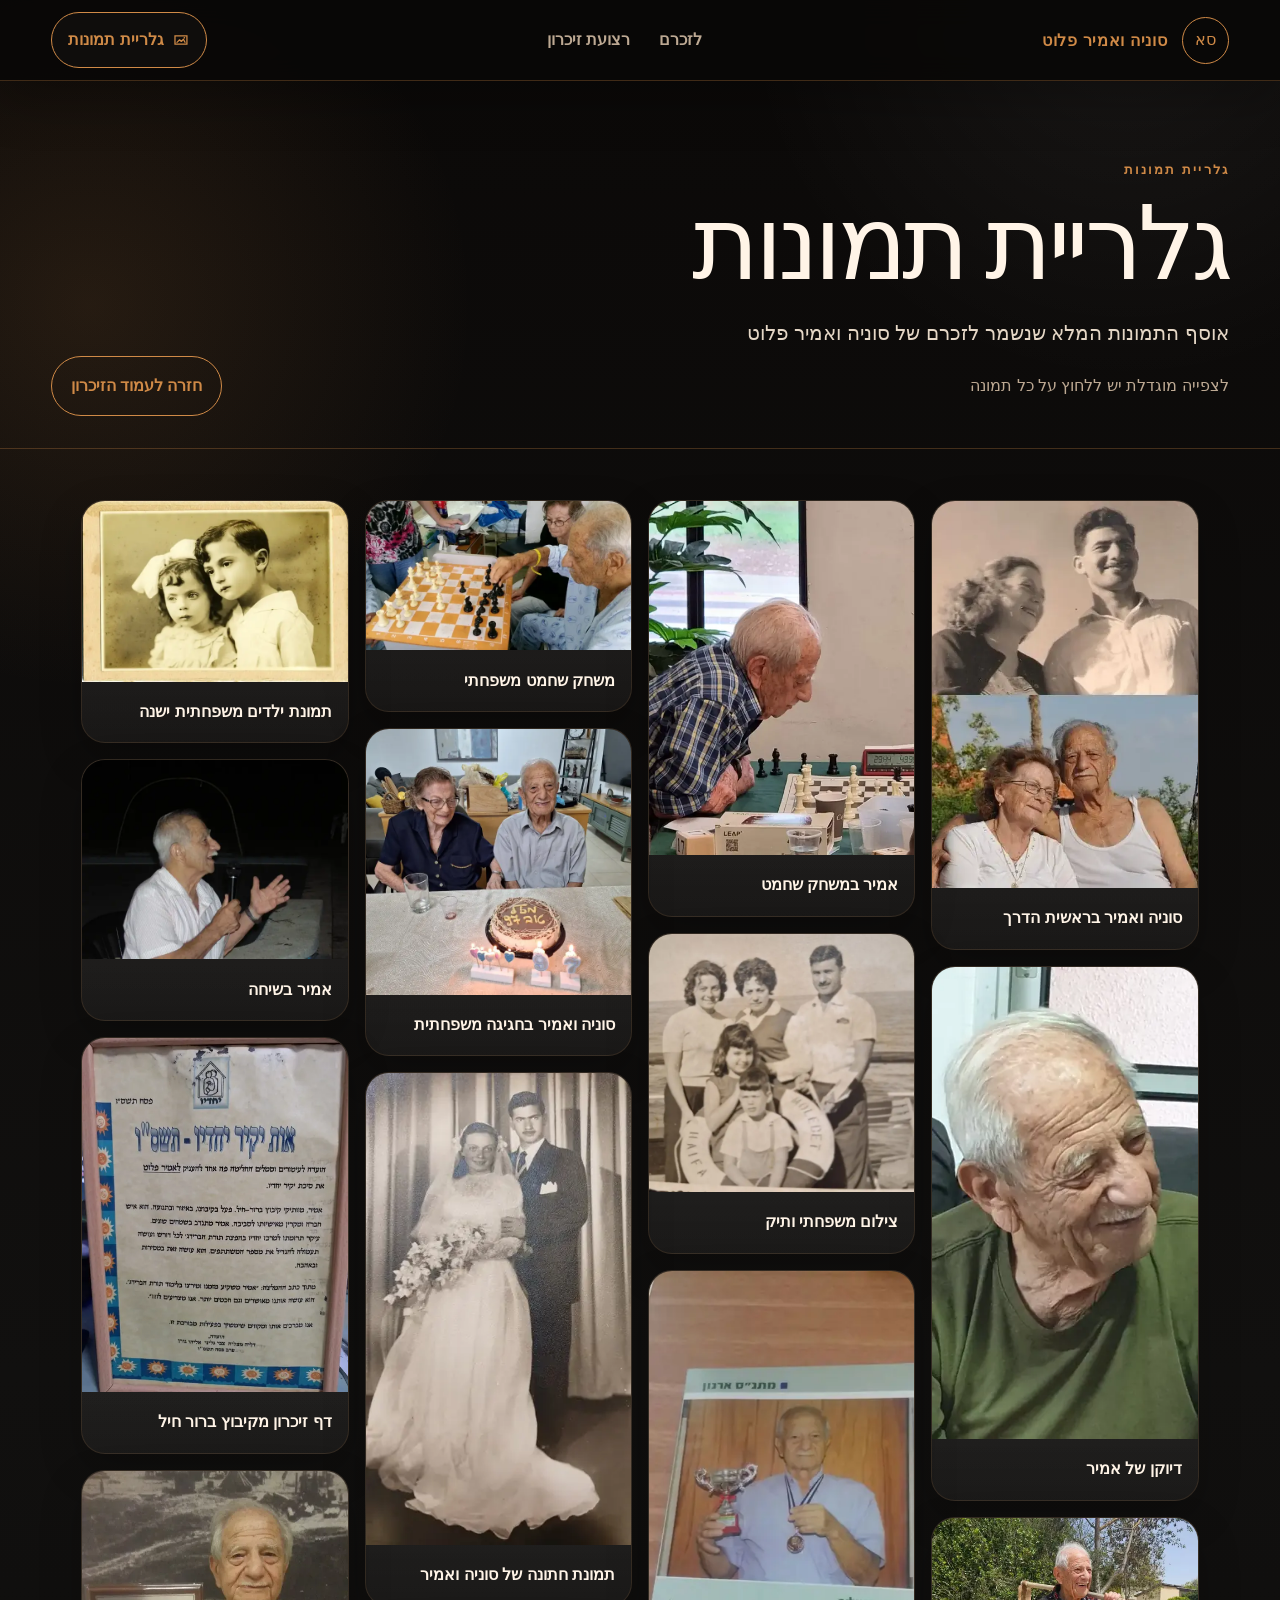
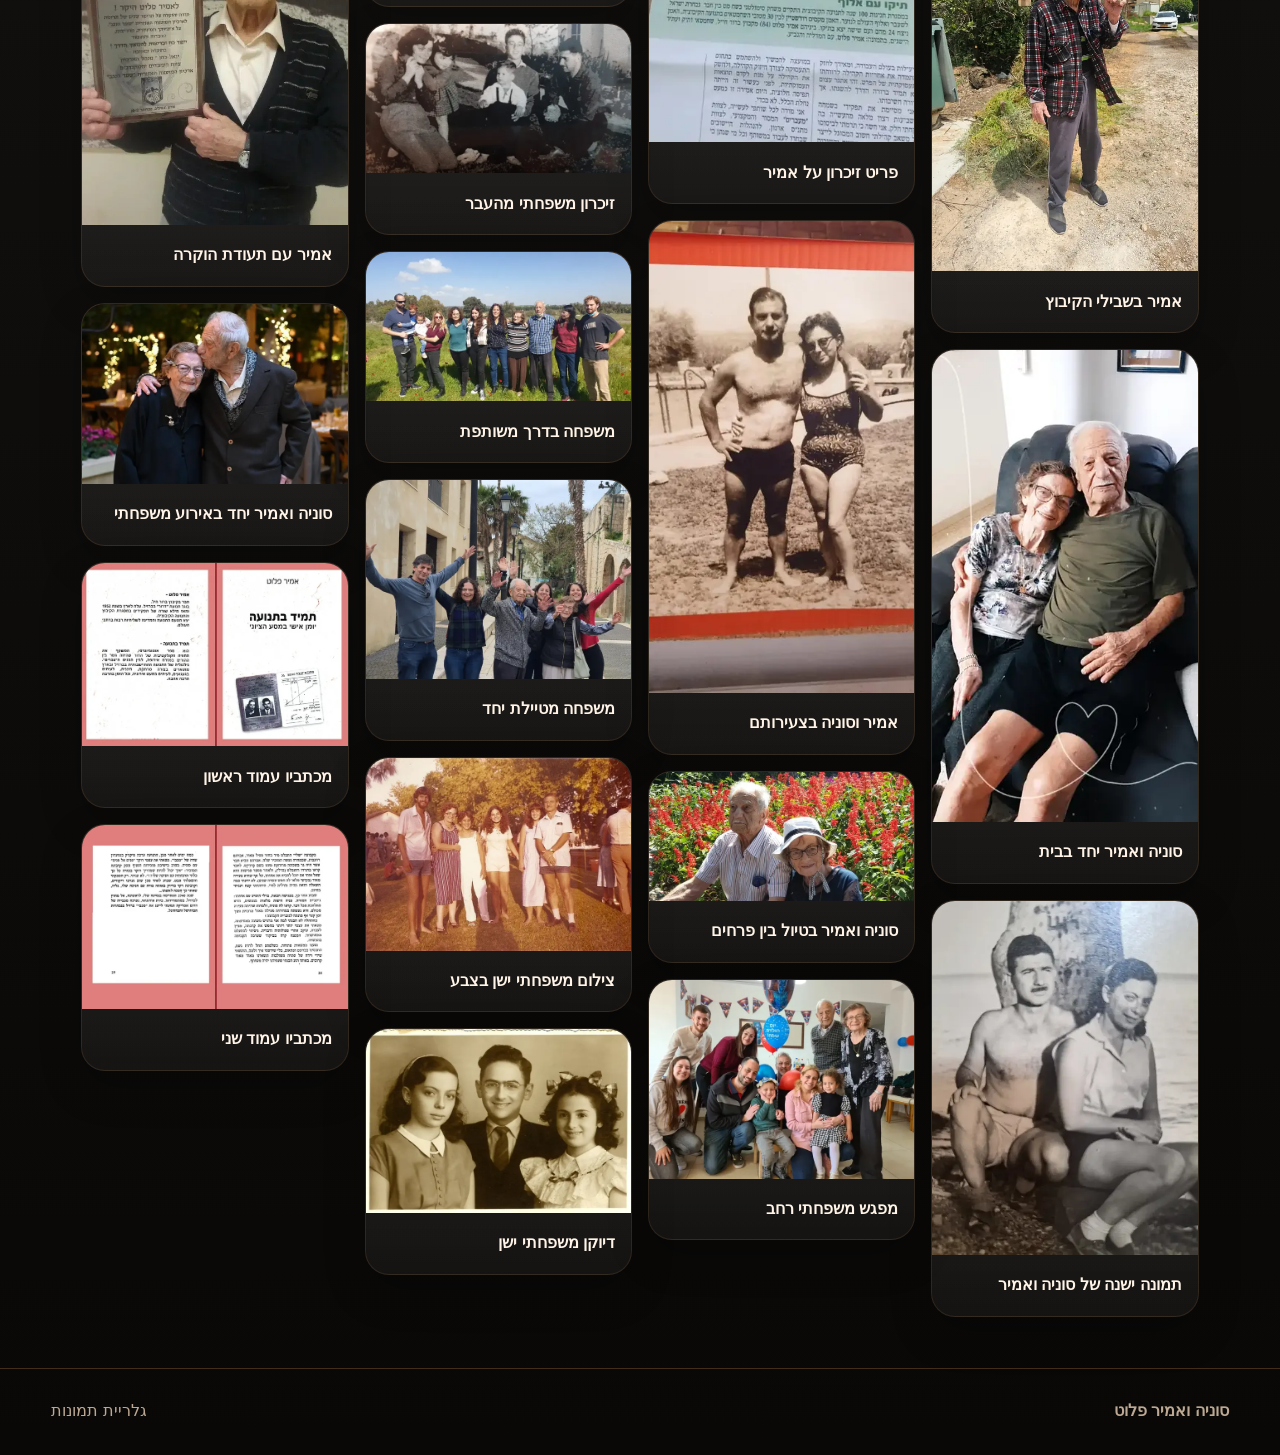
==== commit 1b48077f: "Add files via upload" ====
--- a/gallery.html
+++ b/gallery.html
@@ -3,22 +3,39 @@
 <head>
   <meta charset="utf-8"/>
   <meta name="viewport" content="width=device-width, initial-scale=1"/>
-  <title>גלריית תמונות סוניה ואמיר פלוט</title>
-  <meta name="description" content="גלריית תמונות מתוך אלבום התמונות של סוניה ואמיר פלוט"/>
+  <title>סוניה ואמיר פלוט — גלריית תמונות</title>
+  <meta name="description" content="גלריית התמונות המלאה מתוך עמוד הזיכרון של סוניה ואמיר פלוט."/>
+  <meta property="og:type" content="website" />
+  <meta property="og:title" content="סוניה ואמיר פלוט — גלריית תמונות" />
+  <meta property="og:description" content="גלריית התמונות המלאה מתוך עמוד הזיכרון של סוניה ואמיר פלוט." />
+  <meta property="og:image" content="https://chengolz.github.io/gersh123/assets/shared-webp/photo-24.webp" />
+  <meta property="og:url" content="https://chengolz.github.io/gersh123/gallery.html" />
+  <meta name="twitter:card" content="summary_large_image" />
+  <meta name="twitter:title" content="סוניה ואמיר פלוט — גלריית תמונות" />
+  <meta name="twitter:description" content="גלריית התמונות המלאה מתוך עמוד הזיכרון של סוניה ואמיר פלוט." />
+  <meta name="twitter:image" content="https://chengolz.github.io/gersh123/assets/shared-webp/photo-24.webp" />
   <link rel="stylesheet" href="assets/css/site.css"/>
   <script defer src="assets/js/site.js"></script>
 </head>
 <body class="theme-museum final-black-page">
 <div class="site-shell">
   <a class="skip-link" href="#main">דילוג לתוכן המרכזי</a>
+
   <header class="site-header">
-    <a class="brand" href="index.html" aria-label="דף הבית"><span class="brand-mark">סא</span><span>סוניה ואמיר פלוט</span></a>
+    <a class="brand" href="index.html" aria-label="דף הבית">
+      <span class="brand-mark">סא</span>
+      <span>סוניה ואמיר פלוט</span>
+    </a>
     <nav class="site-nav" aria-label="ניווט ראשי">
       <a href="index.html#hero">לזכרם</a>
       <a href="index.html#ribbon">רצועת זיכרון</a>
     </nav>
-    <a class="header-cta" href="gallery.html"><svg aria-hidden="true" focusable="false" viewBox="0 0 24 24"><path d="M4 6.5h16v11H4z" fill="none" stroke="currentColor" stroke-width="1.7"></path><path d="m6.7 15.2 3.5-3.4 2.3 2.2 2.8-3 2.1 4.2" fill="none" stroke="currentColor" stroke-linecap="round" stroke-linejoin="round" stroke-width="1.7"></path><circle cx="16.6" cy="9.2" fill="currentColor" r="1.1"></circle></svg> גלריית תמונות</a>
+    <a class="header-cta" href="gallery.html" aria-current="page">
+      <svg aria-hidden="true" focusable="false" viewBox="0 0 24 24"><path d="M4 6.5h16v11H4z" fill="none" stroke="currentColor" stroke-width="1.7"></path><path d="m6.7 15.2 3.5-3.4 2.3 2.2 2.8-3 2.1 4.2" fill="none" stroke="currentColor" stroke-linecap="round" stroke-linejoin="round" stroke-width="1.7"></path><circle cx="16.6" cy="9.2" fill="currentColor" r="1.1"></circle></svg>
+      גלריית תמונות
+    </a>
   </header>
+
   <main id="main" tabindex="-1">
     <section class="gallery-hero clean-gallery-hero">
       <div class="gallery-hero-inner">
@@ -28,22 +45,55 @@
           <p class="lead">אוסף התמונות המלא שנשמר לזכרם של סוניה ואמיר פלוט</p>
           <p class="muted">לצפייה מוגדלת יש ללחוץ על כל תמונה</p>
         </div>
-        <div class="gallery-actions"><a class="btn secondary" href="index.html">חזרה לעמוד הזיכרון</a></div>
+        <div class="gallery-actions">
+          <a class="btn secondary" href="index.html">חזרה לעמוד הזיכרון</a>
+        </div>
       </div>
     </section>
+
     <section aria-label="גלריית תמונות מלאה" class="container gallery-masonry refined-gallery-masonry">
-<figure class="gallery-card refined-gallery-card" data-full="assets/shared-webp/photo-01.webp"><img src="assets/thumbs-webp/photo-01.webp" alt="סוניה ואמיר בראשית הדרך" width="439" height="640" loading="eager" decoding="async"/><figcaption>סוניה ואמיר בראשית הדרך</figcaption></figure><figure class="gallery-card refined-gallery-card" data-full="assets/shared-webp/photo-02.webp"><img src="assets/thumbs-webp/photo-02.webp" alt="דיוקן של אמיר" width="360" height="640" loading="eager" decoding="async"/><figcaption>דיוקן של אמיר</figcaption></figure><figure class="gallery-card refined-gallery-card" data-full="assets/shared-webp/photo-03.webp"><img src="assets/thumbs-webp/photo-03.webp" alt="אמיר בשבילי הקיבוץ" width="480" height="640" loading="eager" decoding="async"/><figcaption>אמיר בשבילי הקיבוץ</figcaption></figure><figure class="gallery-card refined-gallery-card" data-full="assets/shared-webp/photo-04.webp"><img src="assets/thumbs-webp/photo-04.webp" alt="סוניה ואמיר יחד בבית" width="360" height="640" loading="eager" decoding="async"/><figcaption>סוניה ואמיר יחד בבית</figcaption></figure><figure class="gallery-card refined-gallery-card" data-full="assets/shared-webp/photo-05.webp"><img src="assets/thumbs-webp/photo-05.webp" alt="תמונה ישנה של סוניה ואמיר" width="480" height="640" loading="eager" decoding="async"/><figcaption>תמונה ישנה של סוניה ואמיר</figcaption></figure><figure class="gallery-card refined-gallery-card" data-full="assets/shared-webp/photo-06.webp"><img src="assets/thumbs-webp/photo-06.webp" alt="אמיר במשחק שחמט" width="480" height="640" loading="eager" decoding="async"/><figcaption>אמיר במשחק שחמט</figcaption></figure><figure class="gallery-card refined-gallery-card" data-full="assets/shared-webp/photo-07.webp"><img src="assets/thumbs-webp/photo-07.webp" alt="צילום משפחתי ותיק" width="640" height="622" loading="lazy" decoding="async"/><figcaption>צילום משפחתי ותיק</figcaption></figure><figure class="gallery-card refined-gallery-card" data-full="assets/shared-webp/photo-08.webp"><img src="assets/thumbs-webp/photo-08.webp" alt="פריט זיכרון על אמיר" width="360" height="640" loading="lazy" decoding="async"/><figcaption>פריט זיכרון על אמיר</figcaption></figure><figure class="gallery-card refined-gallery-card" data-full="assets/shared-webp/photo-09.webp"><img src="assets/thumbs-webp/photo-09.webp" alt="אמיר וסוניה בצעירותם" width="360" height="640" loading="lazy" decoding="async"/><figcaption>אמיר וסוניה בצעירותם</figcaption></figure><figure class="gallery-card refined-gallery-card" data-full="assets/shared-webp/photo-10.webp"><img src="assets/thumbs-webp/photo-10.webp" alt="סוניה ואמיר בטיול בין פרחים" width="640" height="311" loading="lazy" decoding="async"/><figcaption>סוניה ואמיר בטיול בין פרחים</figcaption></figure><figure class="gallery-card refined-gallery-card" data-full="assets/shared-webp/photo-11.webp"><img src="assets/thumbs-webp/photo-11.webp" alt="מפגש משפחתי רחב" width="640" height="480" loading="lazy" decoding="async"/><figcaption>מפגש משפחתי רחב</figcaption></figure><figure class="gallery-card refined-gallery-card" data-full="assets/shared-webp/photo-12.webp"><img src="assets/thumbs-webp/photo-12.webp" alt="משחק שחמט משפחתי" width="640" height="360" loading="lazy" decoding="async"/><figcaption>משחק שחמט משפחתי</figcaption></figure><figure class="gallery-card refined-gallery-card" data-full="assets/shared-webp/photo-13.webp"><img src="assets/thumbs-webp/photo-13.webp" alt="סוניה ואמיר בחגיגה משפחתית" width="640" height="640" loading="lazy" decoding="async"/><figcaption>סוניה ואמיר בחגיגה משפחתית</figcaption></figure><figure class="gallery-card refined-gallery-card" data-full="assets/shared-webp/photo-14.webp"><img src="assets/thumbs-webp/photo-14.webp" alt="תמונת חתונה של סוניה ואמיר" width="360" height="640" loading="lazy" decoding="async"/><figcaption>תמונת חתונה של סוניה ואמיר</figcaption></figure><figure class="gallery-card refined-gallery-card" data-full="assets/shared-webp/photo-15.webp"><img src="assets/thumbs-webp/photo-15.webp" alt="זיכרון משפחתי מהעבר" width="640" height="360" loading="lazy" decoding="async"/><figcaption>זיכרון משפחתי מהעבר</figcaption></figure><figure class="gallery-card refined-gallery-card" data-full="assets/shared-webp/photo-16.webp"><img src="assets/thumbs-webp/photo-16.webp" alt="משפחה בדרך משותפת" width="640" height="360" loading="lazy" decoding="async"/><figcaption>משפחה בדרך משותפת</figcaption></figure><figure class="gallery-card refined-gallery-card" data-full="assets/shared-webp/photo-17.webp"><img src="assets/thumbs-webp/photo-17.webp" alt="משפחה מטיילת יחד" width="640" height="480" loading="lazy" decoding="async"/><figcaption>משפחה מטיילת יחד</figcaption></figure><figure class="gallery-card refined-gallery-card" data-full="assets/shared-webp/photo-18.webp"><img src="assets/thumbs-webp/photo-18.webp" alt="צילום משפחתי ישן בצבע" width="640" height="464" loading="lazy" decoding="async"/><figcaption>צילום משפחתי ישן בצבע</figcaption></figure><figure class="gallery-card refined-gallery-card" data-full="assets/shared-webp/photo-19.webp"><img src="assets/thumbs-webp/photo-19.webp" alt="דיוקן משפחתי ישן" width="640" height="443" loading="lazy" decoding="async"/><figcaption>דיוקן משפחתי ישן</figcaption></figure><figure class="gallery-card refined-gallery-card" data-full="assets/shared-webp/photo-20.webp"><img src="assets/thumbs-webp/photo-20.webp" alt="תמונת ילדים משפחתית ישנה" width="640" height="435" loading="lazy" decoding="async"/><figcaption>תמונת ילדים משפחתית ישנה</figcaption></figure><figure class="gallery-card refined-gallery-card" data-full="assets/shared-webp/photo-21.webp"><img src="assets/thumbs-webp/photo-21.webp" alt="אמיר בשיחה" width="640" height="480" loading="lazy" decoding="async"/><figcaption>אמיר בשיחה</figcaption></figure><figure class="gallery-card refined-gallery-card" data-full="assets/shared-webp/photo-22.webp"><img src="assets/thumbs-webp/photo-22.webp" alt="דף זיכרון מקיבוץ ברור חיל" width="480" height="640" loading="lazy" decoding="async"/><figcaption>דף זיכרון מקיבוץ ברור חיל</figcaption></figure><figure class="gallery-card refined-gallery-card" data-full="assets/shared-webp/photo-23.webp"><img src="assets/thumbs-webp/photo-23.webp" alt="אמיר עם תעודת הוקרה" width="480" height="640" loading="lazy" decoding="async"/><figcaption>אמיר עם תעודת הוקרה</figcaption></figure><figure class="gallery-card refined-gallery-card" data-full="assets/shared-webp/photo-24.webp"><img src="assets/thumbs-webp/photo-24.webp" alt="סוניה ואמיר יחד באירוע משפחתי" width="640" height="435" loading="lazy" decoding="async"/><figcaption>סוניה ואמיר יחד באירוע משפחתי</figcaption></figure><figure class="gallery-card refined-gallery-card" data-full="assets/shared-webp/photo-25.webp"><img src="assets/thumbs-webp/photo-25.webp" alt="מכתביו עמוד ראשון" width="640" height="443" loading="lazy" decoding="async"/><figcaption>מכתביו עמוד ראשון</figcaption></figure><figure class="gallery-card refined-gallery-card" data-full="assets/shared-webp/photo-26.webp"><img src="assets/thumbs-webp/photo-26.webp" alt="מכתביו עמוד שני" width="640" height="443" loading="lazy" decoding="async"/><figcaption>מכתביו עמוד שני</figcaption></figure>
+      <figure class="gallery-card refined-gallery-card" data-full="assets/shared-webp/photo-01.webp"><img src="assets/thumbs-webp/photo-01.webp" alt="סוניה ואמיר בראשית הדרך" width="439" height="640" loading="eager" decoding="async"/><figcaption>סוניה ואמיר בראשית הדרך</figcaption></figure>
+      <figure class="gallery-card refined-gallery-card" data-full="assets/shared-webp/photo-02.webp"><img src="assets/thumbs-webp/photo-02.webp" alt="דיוקן של אמיר" width="360" height="640" loading="eager" decoding="async"/><figcaption>דיוקן של אמיר</figcaption></figure>
+      <figure class="gallery-card refined-gallery-card" data-full="assets/shared-webp/photo-03.webp"><img src="assets/thumbs-webp/photo-03.webp" alt="אמיר בשבילי הקיבוץ" width="480" height="640" loading="eager" decoding="async"/><figcaption>אמיר בשבילי הקיבוץ</figcaption></figure>
+      <figure class="gallery-card refined-gallery-card" data-full="assets/shared-webp/photo-04.webp"><img src="assets/thumbs-webp/photo-04.webp" alt="סוניה ואמיר יחד בבית" width="360" height="640" loading="eager" decoding="async"/><figcaption>סוניה ואמיר יחד בבית</figcaption></figure>
+      <figure class="gallery-card refined-gallery-card" data-full="assets/shared-webp/photo-05.webp"><img src="assets/thumbs-webp/photo-05.webp" alt="תמונה ישנה של סוניה ואמיר" width="480" height="640" loading="eager" decoding="async"/><figcaption>תמונה ישנה של סוניה ואמיר</figcaption></figure>
+      <figure class="gallery-card refined-gallery-card" data-full="assets/shared-webp/photo-06.webp"><img src="assets/thumbs-webp/photo-06.webp" alt="אמיר במשחק שחמט" width="480" height="640" loading="eager" decoding="async"/><figcaption>אמיר במשחק שחמט</figcaption></figure>
+      <figure class="gallery-card refined-gallery-card" data-full="assets/shared-webp/photo-07.webp"><img src="assets/thumbs-webp/photo-07.webp" alt="צילום משפחתי ותיק" width="640" height="622" loading="lazy" decoding="async"/><figcaption>צילום משפחתי ותיק</figcaption></figure>
+      <figure class="gallery-card refined-gallery-card" data-full="assets/shared-webp/photo-08.webp"><img src="assets/thumbs-webp/photo-08.webp" alt="פריט זיכרון על אמיר" width="360" height="640" loading="lazy" decoding="async"/><figcaption>פריט זיכרון על אמיר</figcaption></figure>
+      <figure class="gallery-card refined-gallery-card" data-full="assets/shared-webp/photo-09.webp"><img src="assets/thumbs-webp/photo-09.webp" alt="אמיר וסוניה בצעירותם" width="360" height="640" loading="lazy" decoding="async"/><figcaption>אמיר וסוניה בצעירותם</figcaption></figure>
+      <figure class="gallery-card refined-gallery-card" data-full="assets/shared-webp/photo-10.webp"><img src="assets/thumbs-webp/photo-10.webp" alt="סוניה ואמיר בטיול בין פרחים" width="640" height="311" loading="lazy" decoding="async"/><figcaption>סוניה ואמיר בטיול בין פרחים</figcaption></figure>
+      <figure class="gallery-card refined-gallery-card" data-full="assets/shared-webp/photo-11.webp"><img src="assets/thumbs-webp/photo-11.webp" alt="מפגש משפחתי רחב" width="640" height="480" loading="lazy" decoding="async"/><figcaption>מפגש משפחתי רחב</figcaption></figure>
+      <figure class="gallery-card refined-gallery-card" data-full="assets/shared-webp/photo-12.webp"><img src="assets/thumbs-webp/photo-12.webp" alt="משחק שחמט משפחתי" width="640" height="360" loading="lazy" decoding="async"/><figcaption>משחק שחמט משפחתי</figcaption></figure>
+      <figure class="gallery-card refined-gallery-card" data-full="assets/shared-webp/photo-13.webp"><img src="assets/thumbs-webp/photo-13.webp" alt="סוניה ואמיר בחגיגה משפחתית" width="640" height="640" loading="lazy" decoding="async"/><figcaption>סוניה ואמיר בחגיגה משפחתית</figcaption></figure>
+      <figure class="gallery-card refined-gallery-card" data-full="assets/shared-webp/photo-14.webp"><img src="assets/thumbs-webp/photo-14.webp" alt="תמונת חתונה של סוניה ואמיר" width="360" height="640" loading="lazy" decoding="async"/><figcaption>תמונת חתונה של סוניה ואמיר</figcaption></figure>
+      <figure class="gallery-card refined-gallery-card" data-full="assets/shared-webp/photo-15.webp"><img src="assets/thumbs-webp/photo-15.webp" alt="זיכרון משפחתי מהעבר" width="640" height="360" loading="lazy" decoding="async"/><figcaption>זיכרון משפחתי מהעבר</figcaption></figure>
+      <figure class="gallery-card refined-gallery-card" data-full="assets/shared-webp/photo-16.webp"><img src="assets/thumbs-webp/photo-16.webp" alt="משפחה בדרך משותפת" width="640" height="360" loading="lazy" decoding="async"/><figcaption>משפחה בדרך משותפת</figcaption></figure>
+      <figure class="gallery-card refined-gallery-card" data-full="assets/shared-webp/photo-17.webp"><img src="assets/thumbs-webp/photo-17.webp" alt="משפחה מטיילת יחד" width="640" height="480" loading="lazy" decoding="async"/><figcaption>משפחה מטיילת יחד</figcaption></figure>
+      <figure class="gallery-card refined-gallery-card" data-full="assets/shared-webp/photo-18.webp"><img src="assets/thumbs-webp/photo-18.webp" alt="צילום משפחתי ישן בצבע" width="640" height="464" loading="lazy" decoding="async"/><figcaption>צילום משפחתי ישן בצבע</figcaption></figure>
+      <figure class="gallery-card refined-gallery-card" data-full="assets/shared-webp/photo-19.webp"><img src="assets/thumbs-webp/photo-19.webp" alt="דיוקן משפחתי ישן" width="640" height="443" loading="lazy" decoding="async"/><figcaption>דיוקן משפחתי ישן</figcaption></figure>
+      <figure class="gallery-card refined-gallery-card" data-full="assets/shared-webp/photo-20.webp"><img src="assets/thumbs-webp/photo-20.webp" alt="תמונת ילדים משפחתית ישנה" width="640" height="435" loading="lazy" decoding="async"/><figcaption>תמונת ילדים משפחתית ישנה</figcaption></figure>
+      <figure class="gallery-card refined-gallery-card" data-full="assets/shared-webp/photo-21.webp"><img src="assets/thumbs-webp/photo-21.webp" alt="אמיר בשיחה" width="640" height="480" loading="lazy" decoding="async"/><figcaption>אמיר בשיחה</figcaption></figure>
+      <figure class="gallery-card refined-gallery-card" data-full="assets/shared-webp/photo-22.webp"><img src="assets/thumbs-webp/photo-22.webp" alt="דף זיכרון מקיבוץ ברור חיל" width="480" height="640" loading="lazy" decoding="async"/><figcaption>דף זיכרון מקיבוץ ברור חיל</figcaption></figure>
+      <figure class="gallery-card refined-gallery-card" data-full="assets/shared-webp/photo-23.webp"><img src="assets/thumbs-webp/photo-23.webp" alt="אמיר עם תעודת הוקרה" width="480" height="640" loading="lazy" decoding="async"/><figcaption>אמיר עם תעודת הוקרה</figcaption></figure>
+      <figure class="gallery-card refined-gallery-card" data-full="assets/shared-webp/photo-24.webp"><img src="assets/thumbs-webp/photo-24.webp" alt="סוניה ואמיר יחד באירוע משפחתי" width="640" height="435" loading="lazy" decoding="async"/><figcaption>סוניה ואמיר יחד באירוע משפחתי</figcaption></figure>
+      <figure class="gallery-card refined-gallery-card" data-full="assets/shared-webp/photo-25.webp"><img src="assets/thumbs-webp/photo-25.webp" alt="מכתביו עמוד ראשון" width="640" height="443" loading="lazy" decoding="async"/><figcaption>מכתביו עמוד ראשון</figcaption></figure>
+      <figure class="gallery-card refined-gallery-card" data-full="assets/shared-webp/photo-26.webp"><img src="assets/thumbs-webp/photo-26.webp" alt="מכתביו עמוד שני" width="640" height="443" loading="lazy" decoding="async"/><figcaption>מכתביו עמוד שני</figcaption></figure>
     </section>
   </main>
-  <footer class="footer"><div class="footer-inner"><strong>סוניה ואמיר פלוט</strong><span>גלריית תמונות</span></div></footer>
-  <div class="lightbox" data-lightbox aria-label="תצוגת תמונה מוגדלת"><button type="button" class="lightbox-close" data-lightbox-close aria-label="סגירת תמונה"><svg aria-hidden="true" fill="none" viewBox="0 0 24 24"><path d="M6 6l12 12M18 6 6 18" stroke="currentColor" stroke-linecap="round" stroke-width="2"></path></svg></button><img data-lightbox-img alt="תמונה מוגדלת מתוך אלבום הזיכרון"/></div>
+
+  <footer class="footer">
+    <div class="footer-inner">
+      <strong>סוניה ואמיר פלוט</strong>
+      <span>גלריית תמונות</span>
+    </div>
+  </footer>
+
+  <div class="lightbox" data-lightbox aria-hidden="true" aria-label="תצוגת תמונה מוגדלת">
+    <button type="button" class="lightbox-close" data-lightbox-close aria-label="סגירת תמונה">
+      <svg aria-hidden="true" fill="none" viewBox="0 0 24 24"><path d="M6 6l12 12M18 6 6 18" stroke="currentColor" stroke-linecap="round" stroke-width="2"></path></svg>
+    </button>
+    <img data-lightbox-img alt="תמונה מוגדלת מתוך אלבום הזיכרון"/>
+  </div>
 </div>
 </body>
-</html
-    </section>
-  </main>
-  <footer class="footer"><div class="footer-inner"><strong>סוניה ואמיר פלוט</strong><span>גלריית תמונות</span></div></footer>
-  <div class="lightbox" data-lightbox aria-label="תצוגת תמונה מוגדלת"><button type="button" class="lightbox-close" data-lightbox-close aria-label="סגירת תמונה"><svg aria-hidden="true" fill="none" viewBox="0 0 24 24"><path d="M6 6l12 12M18 6 6 18" stroke="currentColor" stroke-linecap="round" stroke-width="2"></path></svg></button><img data-lightbox-img alt="תמונה מוגדלת מתוך אלבום הזיכרון"/></div>
-</div>
-</body>
-</html>+</html>
